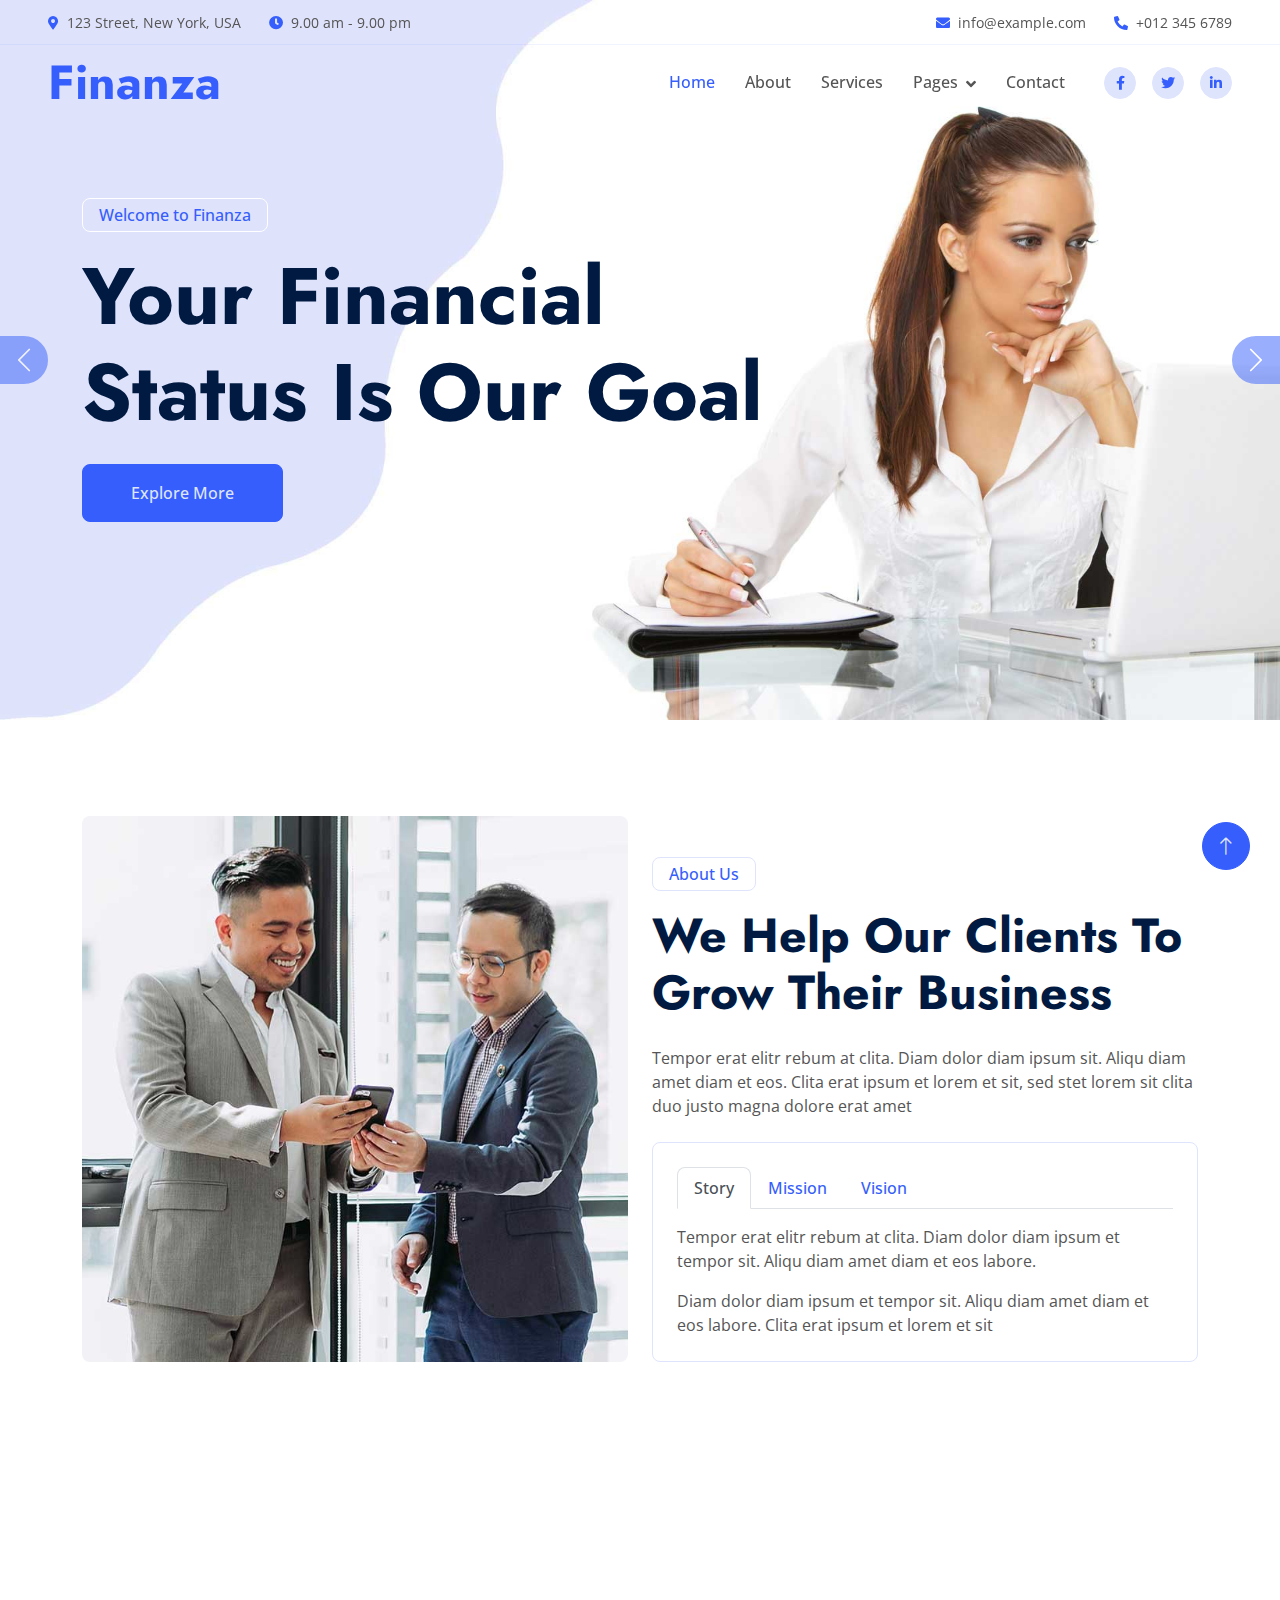
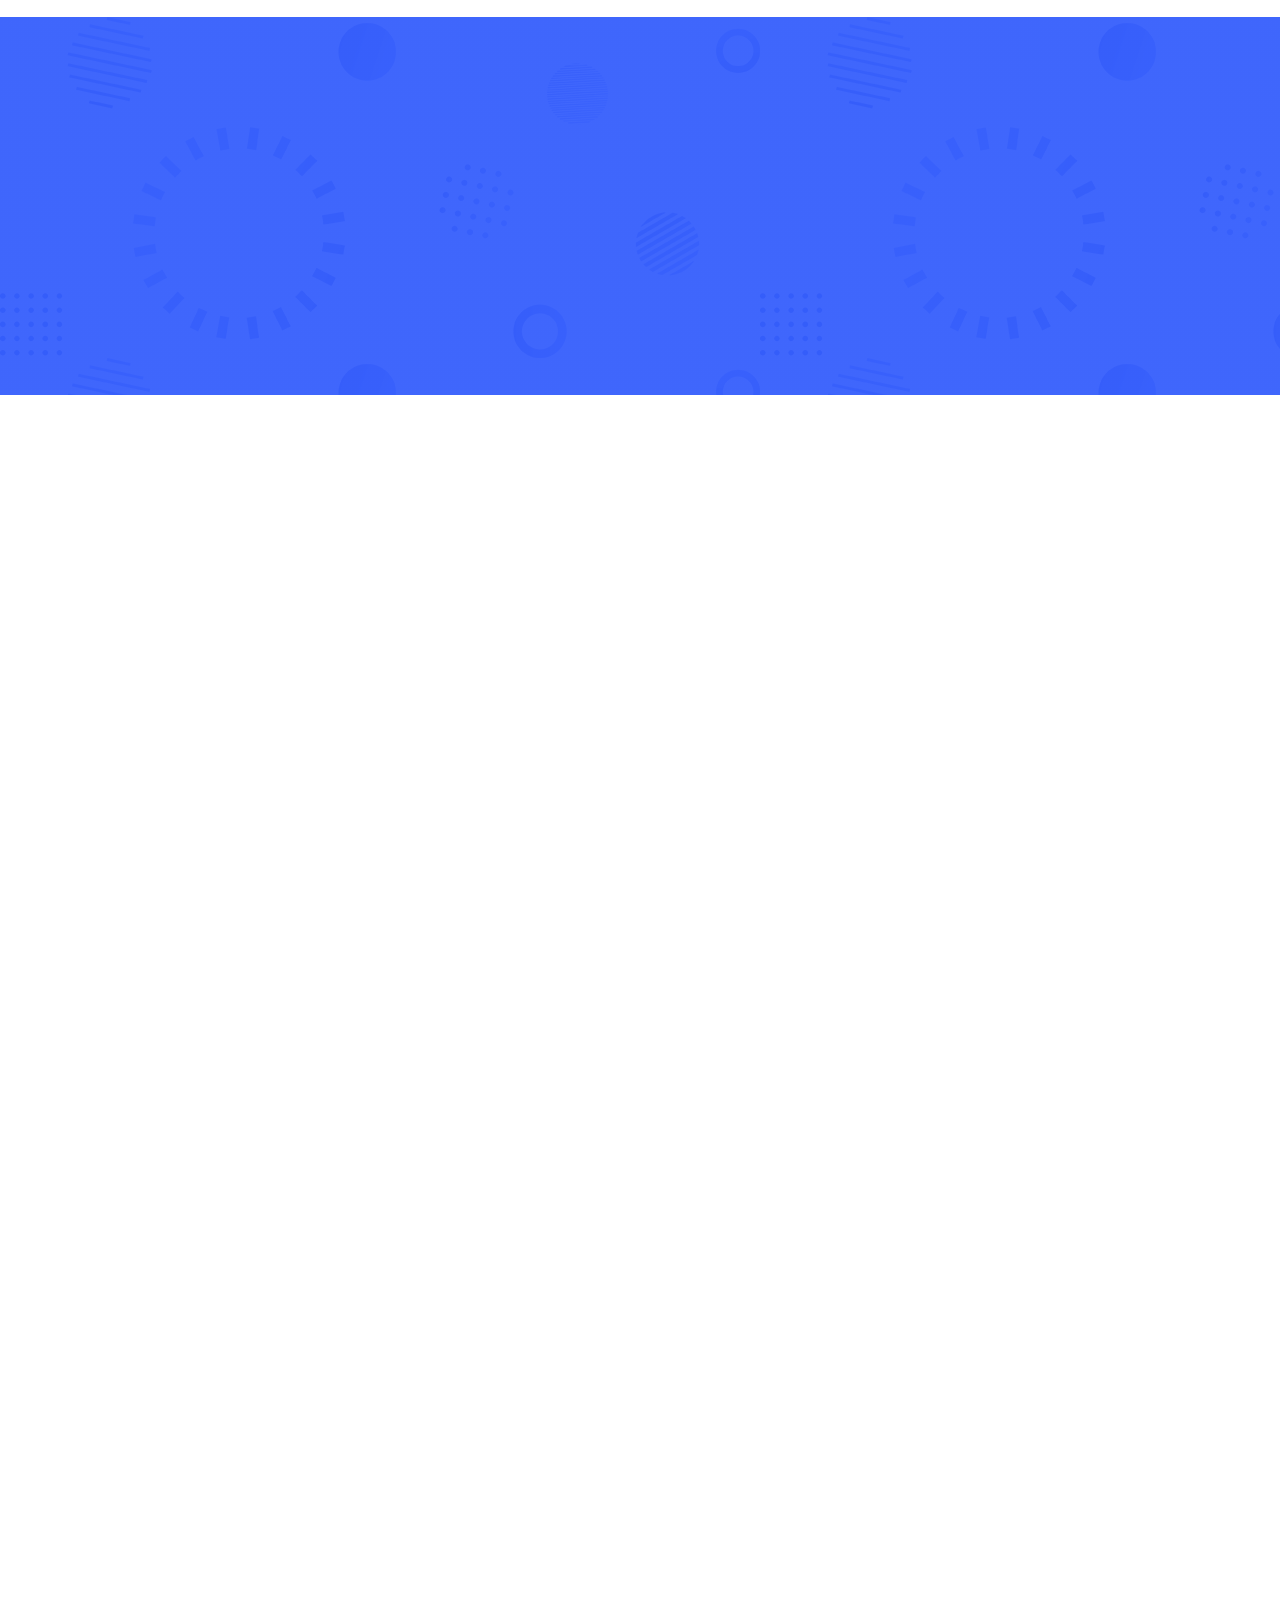
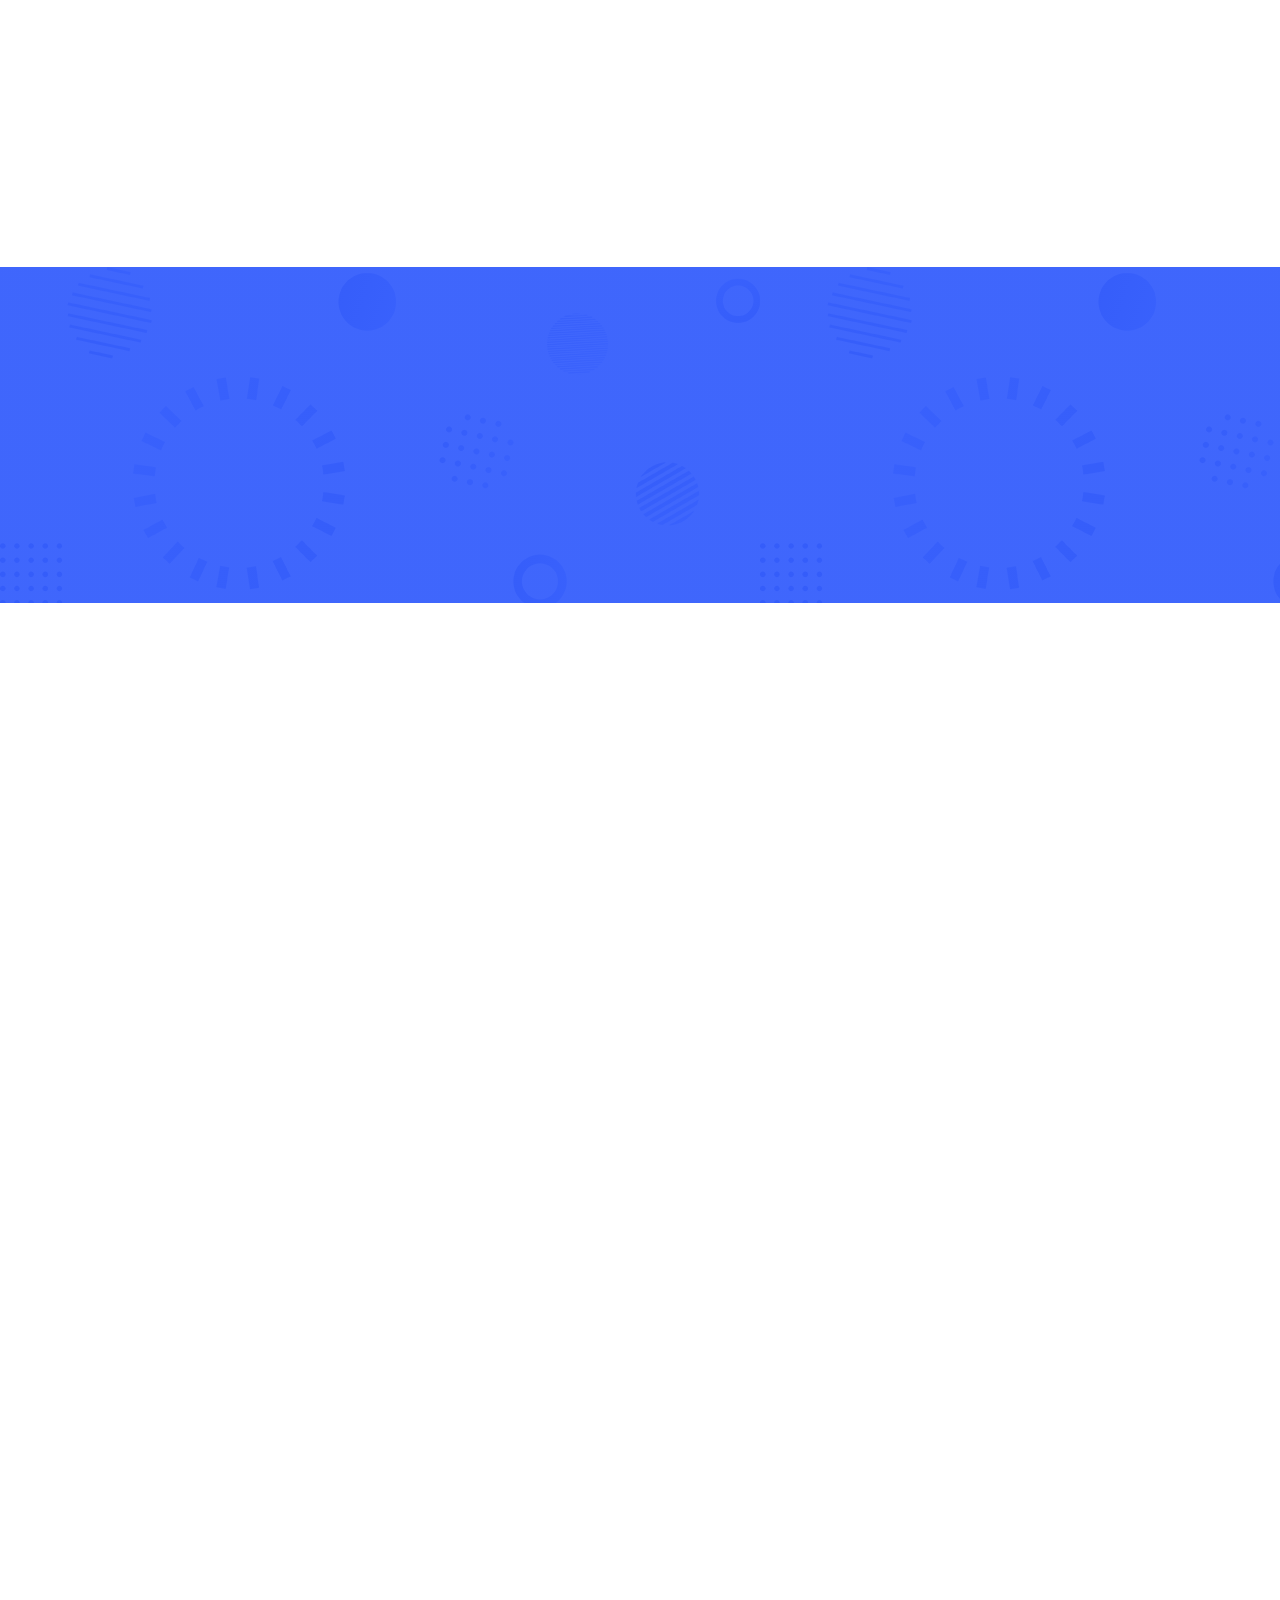
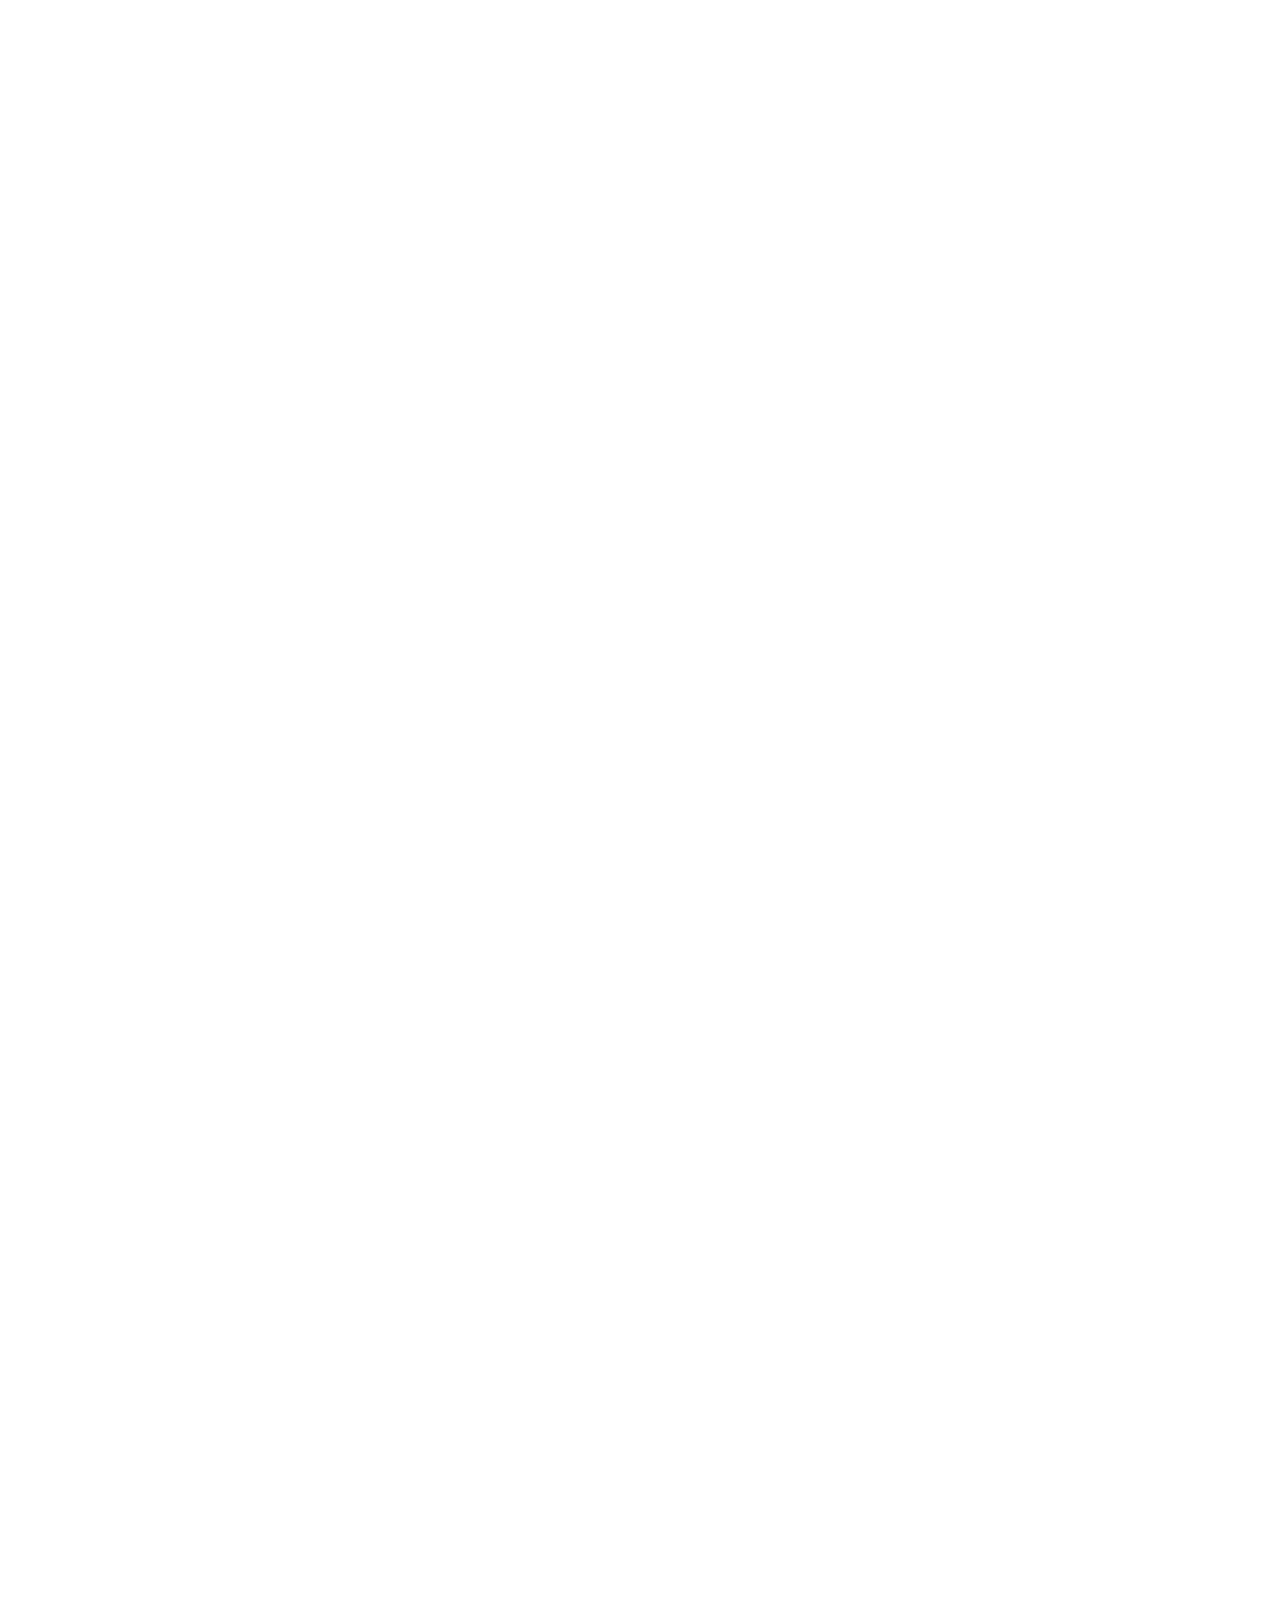
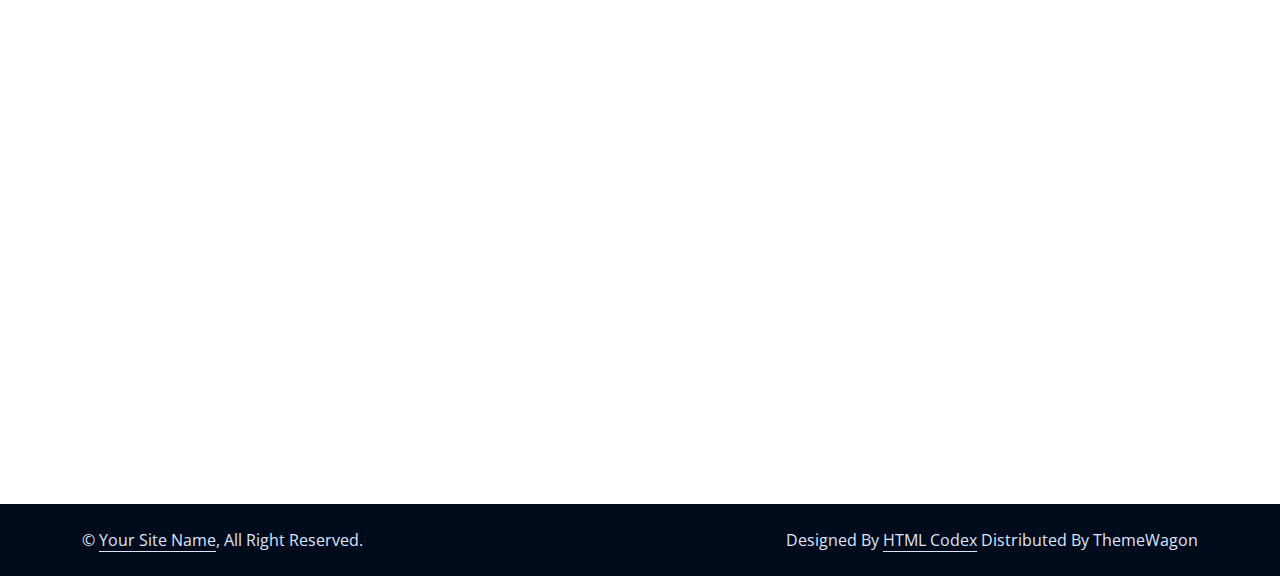
==== index.html @ 156455cf "Initial commit" ====
<!DOCTYPE html>
<html lang="en">

<head>
    <meta charset="utf-8">
    <title>Finanza - Financial Services Website Template</title>
    <meta content="width=device-width, initial-scale=1.0" name="viewport">
    <meta content="" name="keywords">
    <meta content="" name="description">

    <!-- Favicon -->
    <link href="img/favicon.ico" rel="icon">

    <!-- Google Web Fonts -->
    <link rel="preconnect" href="https://fonts.googleapis.com">
    <link rel="preconnect" href="https://fonts.gstatic.com" crossorigin>
    <link
        href="https://fonts.googleapis.com/css2?family=Jost:wght@500;600;700&family=Open+Sans:wght@400;500&display=swap"
        rel="stylesheet">

    <!-- Icon Font Stylesheet -->
    <link href="https://cdnjs.cloudflare.com/ajax/libs/font-awesome/5.10.0/css/all.min.css" rel="stylesheet">
    <link href="https://cdn.jsdelivr.net/npm/bootstrap-icons@1.4.1/font/bootstrap-icons.css" rel="stylesheet">

    <!-- Libraries Stylesheet -->
    <link href="lib/animate/animate.min.css" rel="stylesheet">
    <link href="lib/owlcarousel/assets/owl.carousel.min.css" rel="stylesheet">

    <!-- Customized Bootstrap Stylesheet -->
    <link href="css/bootstrap.min.css" rel="stylesheet">

    <!-- Template Stylesheet -->
    <link href="css/style.css" rel="stylesheet">
</head>

<body>
    <!-- Spinner Start -->
    <div id="spinner"
        class="show bg-white position-fixed translate-middle w-100 vh-100 top-50 start-50 d-flex align-items-center justify-content-center">
        <div class="spinner-border text-primary" role="status" style="width: 3rem; height: 3rem;"></div>
    </div>
    <!-- Spinner End -->


    <!-- Navbar Start -->
    <div class="container-fluid fixed-top px-0 wow fadeIn" data-wow-delay="0.1s">
        <div class="top-bar row gx-0 align-items-center d-none d-lg-flex">
            <div class="col-lg-6 px-5 text-start">
                <small><i class="fa fa-map-marker-alt text-primary me-2"></i>123 Street, New York, USA</small>
                <small class="ms-4"><i class="fa fa-clock text-primary me-2"></i>9.00 am - 9.00 pm</small>
            </div>
            <div class="col-lg-6 px-5 text-end">
                <small><i class="fa fa-envelope text-primary me-2"></i>info@example.com</small>
                <small class="ms-4"><i class="fa fa-phone-alt text-primary me-2"></i>+012 345 6789</small>
            </div>
        </div>

        <nav class="navbar navbar-expand-lg navbar-light py-lg-0 px-lg-5 wow fadeIn" data-wow-delay="0.1s">
            <a href="index.html" class="navbar-brand ms-4 ms-lg-0">
                <h1 class="display-5 text-primary m-0">Finanza</h1>
            </a>
            <button type="button" class="navbar-toggler me-4" data-bs-toggle="collapse"
                data-bs-target="#navbarCollapse">
                <span class="navbar-toggler-icon"></span>
            </button>
            <div class="collapse navbar-collapse" id="navbarCollapse">
                <div class="navbar-nav ms-auto p-4 p-lg-0">
                    <a href="index.html" class="nav-item nav-link active">Home</a>
                    <a href="about.html" class="nav-item nav-link">About</a>
                    <a href="service.html" class="nav-item nav-link">Services</a>
                    <div class="nav-item dropdown">
                        <a href="#" class="nav-link dropdown-toggle" data-bs-toggle="dropdown">Pages</a>
                        <div class="dropdown-menu border-light m-0">
                            <a href="project.html" class="dropdown-item">Projects</a>
                            <a href="feature.html" class="dropdown-item">Features</a>
                            <a href="team.html" class="dropdown-item">Team Member</a>
                            <a href="testimonial.html" class="dropdown-item">Testimonial</a>
                            <a href="404.html" class="dropdown-item">404 Page</a>
                        </div>
                    </div>
                    <a href="contact.html" class="nav-item nav-link">Contact</a>
                </div>
                <div class="d-none d-lg-flex ms-2">
                    <a class="btn btn-light btn-sm-square rounded-circle ms-3" href="">
                        <small class="fab fa-facebook-f text-primary"></small>
                    </a>
                    <a class="btn btn-light btn-sm-square rounded-circle ms-3" href="">
                        <small class="fab fa-twitter text-primary"></small>
                    </a>
                    <a class="btn btn-light btn-sm-square rounded-circle ms-3" href="">
                        <small class="fab fa-linkedin-in text-primary"></small>
                    </a>
                </div>
            </div>
        </nav>
    </div>
    <!-- Navbar End -->


    <!-- Carousel Start -->
    <div class="container-fluid p-0 mb-5 wow fadeIn" data-wow-delay="0.1s">
        <div id="header-carousel" class="carousel slide carousel-fade" data-bs-ride="carousel">
            <div class="carousel-inner">
                <div class="carousel-item active">
                    <img class="w-100" src="img/carousel-1.jpg" alt="Image">
                    <div class="carousel-caption">
                        <div class="container">
                            <div class="row justify-content-start">
                                <div class="col-lg-8">
                                    <p
                                        class="d-inline-block border border-white rounded text-primary fw-semi-bold py-1 px-3 animated slideInDown">
                                        Welcome to Finanza</p>
                                    <h1 class="display-1 mb-4 animated slideInDown">Your Financial Status Is Our Goal
                                    </h1>
                                    <a href="" class="btn btn-primary py-3 px-5 animated slideInDown">Explore More</a>
                                </div>
                            </div>
                        </div>
                    </div>
                </div>
                <div class="carousel-item">
                    <img class="w-100" src="img/carousel-2.jpg" alt="Image">
                    <div class="carousel-caption">
                        <div class="container">
                            <div class="row justify-content-start">
                                <div class="col-lg-7">
                                    <p
                                        class="d-inline-block border border-white rounded text-primary fw-semi-bold py-1 px-3 animated slideInDown">
                                        Welcome to Finanza</p>
                                    <h1 class="display-1 mb-4 animated slideInDown">True Financial Support For You</h1>
                                    <a href="" class="btn btn-primary py-3 px-5 animated slideInDown">Explore More</a>
                                </div>
                            </div>
                        </div>
                    </div>
                </div>
            </div>
            <button class="carousel-control-prev" type="button" data-bs-target="#header-carousel" data-bs-slide="prev">
                <span class="carousel-control-prev-icon" aria-hidden="true"></span>
                <span class="visually-hidden">Previous</span>
            </button>
            <button class="carousel-control-next" type="button" data-bs-target="#header-carousel" data-bs-slide="next">
                <span class="carousel-control-next-icon" aria-hidden="true"></span>
                <span class="visually-hidden">Next</span>
            </button>
        </div>
    </div>
    <!-- Carousel End -->


    <!-- About Start -->
    <div class="container-xxl py-5">
        <div class="container">
            <div class="row g-4 align-items-end mb-4">
                <div class="col-lg-6 wow fadeInUp" data-wow-delay="0.1s">
                    <img class="img-fluid rounded" src="img/about.jpg">
                </div>
                <div class="col-lg-6 wow fadeInUp" data-wow-delay="0.3s">
                    <p class="d-inline-block border rounded text-primary fw-semi-bold py-1 px-3">About Us</p>
                    <h1 class="display-5 mb-4">We Help Our Clients To Grow Their Business</h1>
                    <p class="mb-4">Tempor erat elitr rebum at clita. Diam dolor diam ipsum sit. Aliqu diam amet diam et
                        eos. Clita erat ipsum et lorem et sit, sed stet lorem sit clita duo justo magna dolore erat amet
                    </p>
                    <div class="border rounded p-4">
                        <nav>
                            <div class="nav nav-tabs mb-3" id="nav-tab" role="tablist">
                                <button class="nav-link fw-semi-bold active" id="nav-story-tab" data-bs-toggle="tab"
                                    data-bs-target="#nav-story" type="button" role="tab" aria-controls="nav-story"
                                    aria-selected="true">Story</button>
                                <button class="nav-link fw-semi-bold" id="nav-mission-tab" data-bs-toggle="tab"
                                    data-bs-target="#nav-mission" type="button" role="tab" aria-controls="nav-mission"
                                    aria-selected="false">Mission</button>
                                <button class="nav-link fw-semi-bold" id="nav-vision-tab" data-bs-toggle="tab"
                                    data-bs-target="#nav-vision" type="button" role="tab" aria-controls="nav-vision"
                                    aria-selected="false">Vision</button>
                            </div>
                        </nav>
                        <div class="tab-content" id="nav-tabContent">
                            <div class="tab-pane fade show active" id="nav-story" role="tabpanel"
                                aria-labelledby="nav-story-tab">
                                <p>Tempor erat elitr rebum at clita. Diam dolor diam ipsum et tempor sit. Aliqu diam
                                    amet diam et eos labore.</p>
                                <p class="mb-0">Diam dolor diam ipsum et tempor sit. Aliqu diam amet diam et eos labore.
                                    Clita erat ipsum et lorem et sit</p>
                            </div>
                            <div class="tab-pane fade" id="nav-mission" role="tabpanel"
                                aria-labelledby="nav-mission-tab">
                                <p>Tempor erat elitr rebum at clita. Diam dolor diam ipsum et tempor sit. Aliqu diam
                                    amet diam et eos labore.</p>
                                <p class="mb-0">Diam dolor diam ipsum et tempor sit. Aliqu diam amet diam et eos labore.
                                    Clita erat ipsum et lorem et sit</p>
                            </div>
                            <div class="tab-pane fade" id="nav-vision" role="tabpanel" aria-labelledby="nav-vision-tab">
                                <p>Tempor erat elitr rebum at clita. Diam dolor diam ipsum et tempor sit. Aliqu diam
                                    amet diam et eos labore.</p>
                                <p class="mb-0">Diam dolor diam ipsum et tempor sit. Aliqu diam amet diam et eos labore.
                                    Clita erat ipsum et lorem et sit</p>
                            </div>
                        </div>
                    </div>
                </div>
            </div>
            <div class="border rounded p-4 wow fadeInUp" data-wow-delay="0.1s">
                <div class="row g-4">
                    <div class="col-lg-4 wow fadeIn" data-wow-delay="0.1s">
                        <div class="h-100">
                            <div class="d-flex">
                                <div class="flex-shrink-0 btn-lg-square rounded-circle bg-primary">
                                    <i class="fa fa-times text-white"></i>
                                </div>
                                <div class="ps-3">
                                    <h4>No Hidden Cost</h4>
                                    <span>Clita erat ipsum lorem sit sed stet duo justo</span>
                                </div>
                                <div class="border-end d-none d-lg-block"></div>
                            </div>
                            <div class="border-bottom mt-4 d-block d-lg-none"></div>
                        </div>
                    </div>
                    <div class="col-lg-4 wow fadeIn" data-wow-delay="0.3s">
                        <div class="h-100">
                            <div class="d-flex">
                                <div class="flex-shrink-0 btn-lg-square rounded-circle bg-primary">
                                    <i class="fa fa-users text-white"></i>
                                </div>
                                <div class="ps-3">
                                    <h4>Dedicated Team</h4>
                                    <span>Clita erat ipsum lorem sit sed stet duo justo</span>
                                </div>
                                <div class="border-end d-none d-lg-block"></div>
                            </div>
                            <div class="border-bottom mt-4 d-block d-lg-none"></div>
                        </div>
                    </div>
                    <div class="col-lg-4 wow fadeIn" data-wow-delay="0.5s">
                        <div class="h-100">
                            <div class="d-flex">
                                <div class="flex-shrink-0 btn-lg-square rounded-circle bg-primary">
                                    <i class="fa fa-phone text-white"></i>
                                </div>
                                <div class="ps-3">
                                    <h4>24/7 Available</h4>
                                    <span>Clita erat ipsum lorem sit sed stet duo justo</span>
                                </div>
                            </div>
                        </div>
                    </div>
                </div>
            </div>
        </div>
    </div>
    <!-- About End -->


    <!-- Facts Start -->
    <div class="container-fluid facts my-5 py-5">
        <div class="container py-5">
            <div class="row g-5">
                <div class="col-sm-6 col-lg-3 text-center wow fadeIn" data-wow-delay="0.1s">
                    <i class="fa fa-users fa-3x text-white mb-3"></i>
                    <h1 class="display-4 text-white" data-toggle="counter-up">1234</h1>
                    <span class="fs-5 text-white">Happy Clients</span>
                    <hr class="bg-white w-25 mx-auto mb-0">
                </div>
                <div class="col-sm-6 col-lg-3 text-center wow fadeIn" data-wow-delay="0.3s">
                    <i class="fa fa-check fa-3x text-white mb-3"></i>
                    <h1 class="display-4 text-white" data-toggle="counter-up">1234</h1>
                    <span class="fs-5 text-white">Projects Completed</span>
                    <hr class="bg-white w-25 mx-auto mb-0">
                </div>
                <div class="col-sm-6 col-lg-3 text-center wow fadeIn" data-wow-delay="0.5s">
                    <i class="fa fa-users-cog fa-3x text-white mb-3"></i>
                    <h1 class="display-4 text-white" data-toggle="counter-up">1234</h1>
                    <span class="fs-5 text-white">Dedicated Staff</span>
                    <hr class="bg-white w-25 mx-auto mb-0">
                </div>
                <div class="col-sm-6 col-lg-3 text-center wow fadeIn" data-wow-delay="0.7s">
                    <i class="fa fa-award fa-3x text-white mb-3"></i>
                    <h1 class="display-4 text-white" data-toggle="counter-up">1234</h1>
                    <span class="fs-5 text-white">Awards Achieved</span>
                    <hr class="bg-white w-25 mx-auto mb-0">
                </div>
            </div>
        </div>
    </div>
    <!-- Facts End -->


    <!-- Features Start -->
    <div class="container-xxl feature py-5">
        <div class="container">
            <div class="row g-5 align-items-center">
                <div class="col-lg-6 wow fadeInUp" data-wow-delay="0.1s">
                    <p class="d-inline-block border rounded text-primary fw-semi-bold py-1 px-3">Why Choosing Us!</p>
                    <h1 class="display-5 mb-4">Few Reasons Why People Choosing Us!</h1>
                    <p class="mb-4">Tempor erat elitr rebum at clita. Diam dolor diam ipsum sit. Aliqu diam amet diam et
                        eos. Clita erat ipsum et lorem et sit, sed stet lorem sit clita duo justo magna dolore erat amet
                    </p>
                    <a class="btn btn-primary py-3 px-5" href="">Explore More</a>
                </div>
                <div class="col-lg-6">
                    <div class="row g-4 align-items-center">
                        <div class="col-md-6">
                            <div class="row g-4">
                                <div class="col-12 wow fadeIn" data-wow-delay="0.3s">
                                    <div class="feature-box border rounded p-4">
                                        <i class="fa fa-check fa-3x text-primary mb-3"></i>
                                        <h4 class="mb-3">Fast Executions</h4>
                                        <p class="mb-3">Clita erat ipsum et lorem et sit, sed stet lorem sit clita duo
                                            justo erat amet</p>
                                        <a class="fw-semi-bold" href="">Read More <i
                                                class="fa fa-arrow-right ms-1"></i></a>
                                    </div>
                                </div>
                                <div class="col-12 wow fadeIn" data-wow-delay="0.5s">
                                    <div class="feature-box border rounded p-4">
                                        <i class="fa fa-check fa-3x text-primary mb-3"></i>
                                        <h4 class="mb-3">Guide & Support</h4>
                                        <p class="mb-3">Clita erat ipsum et lorem et sit, sed stet lorem sit clita duo
                                            justo erat amet</p>
                                        <a class="fw-semi-bold" href="">Read More <i
                                                class="fa fa-arrow-right ms-1"></i></a>
                                    </div>
                                </div>
                            </div>
                        </div>
                        <div class="col-md-6 wow fadeIn" data-wow-delay="0.7s">
                            <div class="feature-box border rounded p-4">
                                <i class="fa fa-check fa-3x text-primary mb-3"></i>
                                <h4 class="mb-3">Financial Secure</h4>
                                <p class="mb-3">Clita erat ipsum et lorem et sit, sed stet lorem sit clita duo justo
                                    erat amet</p>
                                <a class="fw-semi-bold" href="">Read More <i class="fa fa-arrow-right ms-1"></i></a>
                            </div>
                        </div>
                    </div>
                </div>
            </div>
        </div>
    </div>
    <!-- Features End -->


    <!-- Service Start -->
    <div class="container-xxl service py-5">
        <div class="container">
            <div class="text-center mx-auto wow fadeInUp" data-wow-delay="0.1s" style="max-width: 600px;">
                <p class="d-inline-block border rounded text-primary fw-semi-bold py-1 px-3">Our Services</p>
                <h1 class="display-5 mb-5">Awesome Financial Services For Business</h1>
            </div>
            <div class="row g-4 wow fadeInUp" data-wow-delay="0.3s">
                <div class="col-lg-4">
                    <div class="nav nav-pills d-flex justify-content-between w-100 h-100 me-4">
                        <button class="nav-link w-100 d-flex align-items-center text-start border p-4 mb-4 active"
                            data-bs-toggle="pill" data-bs-target="#tab-pane-1" type="button">
                            <h5 class="m-0"><i class="fa fa-bars text-primary me-3"></i>Financial Planning</h5>
                        </button>
                        <button class="nav-link w-100 d-flex align-items-center text-start border p-4 mb-4"
                            data-bs-toggle="pill" data-bs-target="#tab-pane-2" type="button">
                            <h5 class="m-0"><i class="fa fa-bars text-primary me-3"></i>Cash Investment</h5>
                        </button>
                        <button class="nav-link w-100 d-flex align-items-center text-start border p-4 mb-4"
                            data-bs-toggle="pill" data-bs-target="#tab-pane-3" type="button">
                            <h5 class="m-0"><i class="fa fa-bars text-primary me-3"></i>Financial Consultancy</h5>
                        </button>
                        <button class="nav-link w-100 d-flex align-items-center text-start border p-4 mb-0"
                            data-bs-toggle="pill" data-bs-target="#tab-pane-4" type="button">
                            <h5 class="m-0"><i class="fa fa-bars text-primary me-3"></i>Business Loans</h5>
                        </button>
                    </div>
                </div>
                <div class="col-lg-8">
                    <div class="tab-content w-100">
                        <div class="tab-pane fade show active" id="tab-pane-1">
                            <div class="row g-4">
                                <div class="col-md-6" style="min-height: 350px;">
                                    <div class="position-relative h-100">
                                        <img class="position-absolute rounded w-100 h-100" src="img/service-1.jpg"
                                            style="object-fit: cover;" alt="">
                                    </div>
                                </div>
                                <div class="col-md-6">
                                    <h3 class="mb-4">25 Years Of Experience In Financial Support</h3>
                                    <p class="mb-4">Tempor erat elitr rebum at clita. Diam dolor diam ipsum sit. Aliqu
                                        diam amet diam et eos. Clita erat ipsum et lorem et sit, sed stet lorem sit
                                        clita duo justo erat amet.</p>
                                    <p><i class="fa fa-check text-primary me-3"></i>Secured Loans</p>
                                    <p><i class="fa fa-check text-primary me-3"></i>Credit Facilities</p>
                                    <p><i class="fa fa-check text-primary me-3"></i>Cash Advanced</p>
                                    <a href="" class="btn btn-primary py-3 px-5 mt-3">Read More</a>
                                </div>
                            </div>
                        </div>
                        <div class="tab-pane fade" id="tab-pane-2">
                            <div class="row g-4">
                                <div class="col-md-6" style="min-height: 350px;">
                                    <div class="position-relative h-100">
                                        <img class="position-absolute rounded w-100 h-100" src="img/service-2.jpg"
                                            style="object-fit: cover;" alt="">
                                    </div>
                                </div>
                                <div class="col-md-6">
                                    <h3 class="mb-4">25 Years Of Experience In Financial Support</h3>
                                    <p class="mb-4">Tempor erat elitr rebum at clita. Diam dolor diam ipsum sit. Aliqu
                                        diam amet diam et eos. Clita erat ipsum et lorem et sit, sed stet lorem sit
                                        clita duo justo erat amet.</p>
                                    <p><i class="fa fa-check text-primary me-3"></i>Secured Loans</p>
                                    <p><i class="fa fa-check text-primary me-3"></i>Credit Facilities</p>
                                    <p><i class="fa fa-check text-primary me-3"></i>Cash Advanced</p>
                                    <a href="" class="btn btn-primary py-3 px-5 mt-3">Read More</a>
                                </div>
                            </div>
                        </div>
                        <div class="tab-pane fade" id="tab-pane-3">
                            <div class="row g-4">
                                <div class="col-md-6" style="min-height: 350px;">
                                    <div class="position-relative h-100">
                                        <img class="position-absolute rounded w-100 h-100" src="img/service-3.jpg"
                                            style="object-fit: cover;" alt="">
                                    </div>
                                </div>
                                <div class="col-md-6">
                                    <h3 class="mb-4">25 Years Of Experience In Financial Support</h3>
                                    <p class="mb-4">Tempor erat elitr rebum at clita. Diam dolor diam ipsum sit. Aliqu
                                        diam amet diam et eos. Clita erat ipsum et lorem et sit, sed stet lorem sit
                                        clita duo justo erat amet.</p>
                                    <p><i class="fa fa-check text-primary me-3"></i>Secured Loans</p>
                                    <p><i class="fa fa-check text-primary me-3"></i>Credit Facilities</p>
                                    <p><i class="fa fa-check text-primary me-3"></i>Cash Advanced</p>
                                    <a href="" class="btn btn-primary py-3 px-5 mt-3">Read More</a>
                                </div>
                            </div>
                        </div>
                        <div class="tab-pane fade" id="tab-pane-4">
                            <div class="row g-4">
                                <div class="col-md-6" style="min-height: 350px;">
                                    <div class="position-relative h-100">
                                        <img class="position-absolute rounded w-100 h-100" src="img/service-4.jpg"
                                            style="object-fit: cover;" alt="">
                                    </div>
                                </div>
                                <div class="col-md-6">
                                    <h3 class="mb-4">25 Years Of Experience In Financial Support</h3>
                                    <p class="mb-4">Tempor erat elitr rebum at clita. Diam dolor diam ipsum sit. Aliqu
                                        diam amet diam et eos. Clita erat ipsum et lorem et sit, sed stet lorem sit
                                        clita duo justo erat amet.</p>
                                    <p><i class="fa fa-check text-primary me-3"></i>Secured Loans</p>
                                    <p><i class="fa fa-check text-primary me-3"></i>Credit Facilities</p>
                                    <p><i class="fa fa-check text-primary me-3"></i>Cash Advanced</p>
                                    <a href="" class="btn btn-primary py-3 px-5 mt-3">Read More</a>
                                </div>
                            </div>
                        </div>
                    </div>
                </div>
            </div>
        </div>
    </div>
    <!-- Service End -->


    <!-- Callback Start -->
    <div class="container-fluid callback my-5 pt-5">
        <div class="container pt-5">
            <div class="row justify-content-center">
                <div class="col-lg-7">
                    <div class="bg-white border rounded p-4 p-sm-5 wow fadeInUp" data-wow-delay="0.5s">
                        <div class="text-center mx-auto wow fadeInUp" data-wow-delay="0.1s" style="max-width: 600px;">
                            <p class="d-inline-block border rounded text-primary fw-semi-bold py-1 px-3">Get In Touch
                            </p>
                            <h1 class="display-5 mb-5">Request A Call-Back</h1>
                        </div>
                        <div class="row g-3">
                            <div class="col-sm-6">
                                <div class="form-floating">
                                    <input type="text" class="form-control" id="name" placeholder="Your Name">
                                    <label for="name">Your Name</label>
                                </div>
                            </div>
                            <div class="col-sm-6">
                                <div class="form-floating">
                                    <input type="email" class="form-control" id="mail" placeholder="Your Email">
                                    <label for="mail">Your Email</label>
                                </div>
                            </div>
                            <div class="col-sm-6">
                                <div class="form-floating">
                                    <input type="text" class="form-control" id="mobile" placeholder="Your Mobile">
                                    <label for="mobile">Your Mobile</label>
                                </div>
                            </div>
                            <div class="col-sm-6">
                                <div class="form-floating">
                                    <input type="text" class="form-control" id="subject" placeholder="Subject">
                                    <label for="subject">Subject</label>
                                </div>
                            </div>
                            <div class="col-12">
                                <div class="form-floating">
                                    <textarea class="form-control" placeholder="Leave a message here" id="message"
                                        style="height: 100px"></textarea>
                                    <label for="message">Message</label>
                                </div>
                            </div>
                            <div class="col-12 text-center">
                                <button class="btn btn-primary w-100 py-3" type="submit">Submit Now</button>
                            </div>
                        </div>
                    </div>
                </div>
            </div>
        </div>
    </div>
    <!-- Callback End -->


    <!-- Projects Start -->
    <div class="container-xxl py-5">
        <div class="container">
            <div class="text-center mx-auto wow fadeInUp" data-wow-delay="0.1s" style="max-width: 600px;">
                <p class="d-inline-block border rounded text-primary fw-semi-bold py-1 px-3">Our Projects</p>
                <h1 class="display-5 mb-5">We Have Completed Latest Projects</h1>
            </div>
            <div class="owl-carousel project-carousel wow fadeInUp" data-wow-delay="0.3s">
                <div class="project-item pe-5 pb-5">
                    <div class="project-img mb-3">
                        <img class="img-fluid rounded" src="img/service-1.jpg" alt="">
                        <a href=""><i class="fa fa-link fa-3x text-primary"></i></a>
                    </div>
                    <div class="project-title">
                        <h4 class="mb-0">Financial Planning</h4>
                    </div>
                </div>
                <div class="project-item pe-5 pb-5">
                    <div class="project-img mb-3">
                        <img class="img-fluid rounded" src="img/service-2.jpg" alt="">
                        <a href=""><i class="fa fa-link fa-3x text-primary"></i></a>
                    </div>
                    <div class="project-title">
                        <h4 class="mb-0">Cash Investment</h4>
                    </div>
                </div>
                <div class="project-item pe-5 pb-5">
                    <div class="project-img mb-3">
                        <img class="img-fluid rounded" src="img/service-3.jpg" alt="">
                        <a href=""><i class="fa fa-link fa-3x text-primary"></i></a>
                    </div>
                    <div class="project-title">
                        <h4 class="mb-0">Financial Consultancy</h4>
                    </div>
                </div>
                <div class="project-item pe-5 pb-5">
                    <div class="project-img mb-3">
                        <img class="img-fluid rounded" src="img/service-4.jpg" alt="">
                        <a href=""><i class="fa fa-link fa-3x text-primary"></i></a>
                    </div>
                    <div class="project-title">
                        <h4 class="mb-0">Business Loans</h4>
                    </div>
                </div>
            </div>
        </div>
    </div>
    <!-- Projects End -->


    <!-- Team Start -->
    <div class="container-xxl py-5">
        <div class="container">
            <div class="text-center mx-auto wow fadeInUp" data-wow-delay="0.1s" style="max-width: 600px;">
                <p class="d-inline-block border rounded text-primary fw-semi-bold py-1 px-3">Our Team</p>
                <h1 class="display-5 mb-5">Exclusive Team</h1>
            </div>
            <div class="row g-4">
                <div class="col-lg-4 col-md-6 wow fadeInUp" data-wow-delay="0.1s">
                    <div class="team-item">
                        <img class="img-fluid rounded" src="img/team-1.jpg" alt="">
                        <div class="team-text">
                            <h4 class="mb-0">Kate Winslet</h4>
                            <div class="team-social d-flex">
                                <a class="btn btn-square rounded-circle mx-1" href=""><i
                                        class="fab fa-facebook-f"></i></a>
                                <a class="btn btn-square rounded-circle mx-1" href=""><i class="fab fa-twitter"></i></a>
                                <a class="btn btn-square rounded-circle mx-1" href=""><i
                                        class="fab fa-instagram"></i></a>
                            </div>
                        </div>
                    </div>
                </div>
                <div class="col-lg-4 col-md-6 wow fadeInUp" data-wow-delay="0.3s">
                    <div class="team-item">
                        <img class="img-fluid rounded" src="img/team-2.jpg" alt="">
                        <div class="team-text">
                            <h4 class="mb-0">Jac Jacson</h4>
                            <div class="team-social d-flex">
                                <a class="btn btn-square rounded-circle mx-1" href=""><i
                                        class="fab fa-facebook-f"></i></a>
                                <a class="btn btn-square rounded-circle mx-1" href=""><i class="fab fa-twitter"></i></a>
                                <a class="btn btn-square rounded-circle mx-1" href=""><i
                                        class="fab fa-instagram"></i></a>
                            </div>
                        </div>
                    </div>
                </div>
                <div class="col-lg-4 col-md-6 wow fadeInUp" data-wow-delay="0.5s">
                    <div class="team-item">
                        <img class="img-fluid rounded" src="img/team-3.jpg" alt="">
                        <div class="team-text">
                            <h4 class="mb-0">Doris Jordan</h4>
                            <div class="team-social d-flex">
                                <a class="btn btn-square rounded-circle mx-1" href=""><i
                                        class="fab fa-facebook-f"></i></a>
                                <a class="btn btn-square rounded-circle mx-1" href=""><i class="fab fa-twitter"></i></a>
                                <a class="btn btn-square rounded-circle mx-1" href=""><i
                                        class="fab fa-instagram"></i></a>
                            </div>
                        </div>
                    </div>
                </div>
            </div>
        </div>
    </div>
    <!-- Team End -->


    <!-- Testimonial Start -->
    <div class="container-xxl py-5">
        <div class="container">
            <div class="text-center mx-auto wow fadeInUp" data-wow-delay="0.1s" style="max-width: 600px;">
                <p class="d-inline-block border rounded text-primary fw-semi-bold py-1 px-3">Testimonial</p>
                <h1 class="display-5 mb-5">What Our Clients Say!</h1>
            </div>
            <div class="owl-carousel testimonial-carousel wow fadeInUp" data-wow-delay="0.3s">
                <div class="testimonial-item">
                    <div class="testimonial-text border rounded p-4 pt-5 mb-5">
                        <div class="btn-square bg-white border rounded-circle">
                            <i class="fa fa-quote-right fa-2x text-primary"></i>
                        </div>
                        Dolores sed duo clita tempor justo dolor et stet lorem kasd labore dolore lorem ipsum. At lorem
                        lorem magna ut et, nonumy et labore et tempor diam tempor erat.
                    </div>
                    <img class="rounded-circle mb-3" src="img/testimonial-1.jpg" alt="">
                    <h4>Client Name</h4>
                    <span>Profession</span>
                </div>
                <div class="testimonial-item">
                    <div class="testimonial-text border rounded p-4 pt-5 mb-5">
                        <div class="btn-square bg-white border rounded-circle">
                            <i class="fa fa-quote-right fa-2x text-primary"></i>
                        </div>
                        Dolores sed duo clita tempor justo dolor et stet lorem kasd labore dolore lorem ipsum. At lorem
                        lorem magna ut et, nonumy et labore et tempor diam tempor erat.
                    </div>
                    <img class="rounded-circle mb-3" src="img/testimonial-2.jpg" alt="">
                    <h4>Client Name</h4>
                    <span>Profession</span>
                </div>
                <div class="testimonial-item">
                    <div class="testimonial-text border rounded p-4 pt-5 mb-5">
                        <div class="btn-square bg-white border rounded-circle">
                            <i class="fa fa-quote-right fa-2x text-primary"></i>
                        </div>
                        Dolores sed duo clita tempor justo dolor et stet lorem kasd labore dolore lorem ipsum. At lorem
                        lorem magna ut et, nonumy et labore et tempor diam tempor erat.
                    </div>
                    <img class="rounded-circle mb-3" src="img/testimonial-3.jpg" alt="">
                    <h4>Client Name</h4>
                    <span>Profession</span>
                </div>
                <div class="testimonial-item">
                    <div class="testimonial-text border rounded p-4 pt-5 mb-5">
                        <div class="btn-square bg-white border rounded-circle">
                            <i class="fa fa-quote-right fa-2x text-primary"></i>
                        </div>
                        Dolores sed duo clita tempor justo dolor et stet lorem kasd labore dolore lorem ipsum. At lorem
                        lorem magna ut et, nonumy et labore et tempor diam tempor erat.
                    </div>
                    <img class="rounded-circle mb-3" src="img/testimonial-4.jpg" alt="">
                    <h4>Client Name</h4>
                    <span>Profession</span>
                </div>
            </div>
        </div>
    </div>
    <!-- Testimonial End -->


    <!-- Footer Start -->
    <div class="container-fluid bg-dark text-light footer mt-5 py-5 wow fadeIn" data-wow-delay="0.1s">
        <div class="container py-5">
            <div class="row g-5">
                <div class="col-lg-3 col-md-6">
                    <h4 class="text-white mb-4">Our Office</h4>
                    <p class="mb-2"><i class="fa fa-map-marker-alt me-3"></i>123 Street, New York, USA</p>
                    <p class="mb-2"><i class="fa fa-phone-alt me-3"></i>+012 345 67890</p>
                    <p class="mb-2"><i class="fa fa-envelope me-3"></i>info@example.com</p>
                    <div class="d-flex pt-2">
                        <a class="btn btn-square btn-outline-light rounded-circle me-2" href=""><i
                                class="fab fa-twitter"></i></a>
                        <a class="btn btn-square btn-outline-light rounded-circle me-2" href=""><i
                                class="fab fa-facebook-f"></i></a>
                        <a class="btn btn-square btn-outline-light rounded-circle me-2" href=""><i
                                class="fab fa-youtube"></i></a>
                        <a class="btn btn-square btn-outline-light rounded-circle me-2" href=""><i
                                class="fab fa-linkedin-in"></i></a>
                    </div>
                </div>
                <div class="col-lg-3 col-md-6">
                    <h4 class="text-white mb-4">Services</h4>
                    <a class="btn btn-link" href="">Financial Planning</a>
                    <a class="btn btn-link" href="">Cash Investment</a>
                    <a class="btn btn-link" href="">Financial Consultancy</a>
                    <a class="btn btn-link" href="">Business Loans</a>
                    <a class="btn btn-link" href="">Business Analysis</a>
                </div>
                <div class="col-lg-3 col-md-6">
                    <h4 class="text-white mb-4">Quick Links</h4>
                    <a class="btn btn-link" href="">About Us</a>
                    <a class="btn btn-link" href="">Contact Us</a>
                    <a class="btn btn-link" href="">Our Services</a>
                    <a class="btn btn-link" href="">Terms & Condition</a>
                    <a class="btn btn-link" href="">Support</a>
                </div>
                <div class="col-lg-3 col-md-6">
                    <h4 class="text-white mb-4">Newsletter</h4>
                    <p>Dolor amet sit justo amet elitr clita ipsum elitr est.</p>
                    <div class="position-relative w-100">
                        <input class="form-control bg-white border-0 w-100 py-3 ps-4 pe-5" type="text"
                            placeholder="Your email">
                        <button type="button"
                            class="btn btn-primary py-2 position-absolute top-0 end-0 mt-2 me-2">SignUp</button>
                    </div>
                </div>
            </div>
        </div>
    </div>
    <!-- Footer End -->


    <!-- Copyright Start -->
    <div class="container-fluid copyright py-4">
        <div class="container">
            <div class="row">
                <div class="col-md-6 text-center text-md-start mb-3 mb-md-0">
                    &copy; <a class="border-bottom" href="#">Your Site Name</a>, All Right Reserved.
                </div>
                <div class="col-md-6 text-center text-md-end">
                    <!--/*** This template is free as long as you keep the footer author’s credit link/attribution link/backlink. If you'd like to use the template without the footer author’s credit link/attribution link/backlink, you can purchase the Credit Removal License from "https://htmlcodex.com/credit-removal". Thank you for your support. ***/-->
                    Designed By <a class="border-bottom" href="https://htmlcodex.com">HTML Codex</a> Distributed By <a
                    href="https://themewagon.com">ThemeWagon</a>
                </div>
            </div>
        </div>
    </div>
    <!-- Copyright End -->


    <!-- Back to Top -->
    <a href="#" class="btn btn-lg btn-primary btn-lg-square rounded-circle back-to-top"><i
            class="bi bi-arrow-up"></i></a>


    <!-- JavaScript Libraries -->
    <script src="https://code.jquery.com/jquery-3.4.1.min.js"></script>
    <script src="https://cdn.jsdelivr.net/npm/bootstrap@5.0.0/dist/js/bootstrap.bundle.min.js"></script>
    <script src="lib/wow/wow.min.js"></script>
    <script src="lib/easing/easing.min.js"></script>
    <script src="lib/waypoints/waypoints.min.js"></script>
    <script src="lib/owlcarousel/owl.carousel.min.js"></script>
    <script src="lib/counterup/counterup.min.js"></script>

    <!-- Template Javascript -->
    <script src="js/main.js"></script>
</body>

</html>
---- css/style.css ----
/********** Template CSS **********/
:root {
    --primary: #355EFC;
    --secondary: #E93C05;
    --tertiary: #555555;
    --light: #DFE4FD;
    --dark: #011A41;
}

.back-to-top {
    position: fixed;
    display: none;
    right: 30px;
    bottom: 30px;
    z-index: 99;
}

h1,
.h1,
h2,
.h2,
.fw-bold {
    font-weight: 700 !important;
}

h3,
.h3,
h4,
.h4,
.fw-medium {
    font-weight: 600 !important;
}

h5,
.h5,
h6,
.h6,
.fw-semi-bold {
    font-weight: 500 !important;
}


/*** Spinner ***/
#spinner {
    opacity: 0;
    visibility: hidden;
    transition: opacity .5s ease-out, visibility 0s linear .5s;
    z-index: 99999;
}

#spinner.show {
    transition: opacity .5s ease-out, visibility 0s linear 0s;
    visibility: visible;
    opacity: 1;
}


/*** Button ***/
.btn {
    transition: .5s;
    font-weight: 500;
}

.btn-primary,
.btn-outline-primary:hover {
    color: var(--light);
}

.btn-square {
    width: 38px;
    height: 38px;
}

.btn-sm-square {
    width: 32px;
    height: 32px;
}

.btn-lg-square {
    width: 48px;
    height: 48px;
}

.btn-square,
.btn-sm-square,
.btn-lg-square {
    padding: 0;
    display: flex;
    align-items: center;
    justify-content: center;
    font-weight: normal;
}


/*** Navbar ***/
.fixed-top {
    transition: .5s;
}

.top-bar {
    height: 45px;
    border-bottom: 1px solid rgba(53, 94, 252, .07);
}

.navbar .dropdown-toggle::after {
    border: none;
    content: "\f107";
    font-family: "Font Awesome 5 Free";
    font-weight: 900;
    vertical-align: middle;
    margin-left: 8px;
}

.navbar .navbar-nav .nav-link {
    padding: 25px 15px;
    color: var(--tertiary);
    font-weight: 500;
    outline: none;
}

.navbar .navbar-nav .nav-link:hover,
.navbar .navbar-nav .nav-link.active {
    color: var(--primary);
}

@media (max-width: 991.98px) {
    .navbar .navbar-nav {
        margin-top: 10px;
        border-top: 1px solid rgba(0, 0, 0, .07);
        background: #FFFFFF;
    }

    .navbar .navbar-nav .nav-link {
        padding: 10px 0;
    }
}

@media (min-width: 992px) {
    .navbar .nav-item .dropdown-menu {
        display: block;
        visibility: hidden;
        top: 100%;
        transform: rotateX(-75deg);
        transform-origin: 0% 0%;
        transition: .5s;
        opacity: 0;
    }

    .navbar .nav-item:hover .dropdown-menu {
        transform: rotateX(0deg);
        visibility: visible;
        transition: .5s;
        opacity: 1;
    }
}


/*** Header ***/
.carousel-caption {
    top: 0;
    left: 0;
    right: 0;
    bottom: 0;
    display: flex;
    align-items: center;
    justify-content: center;
    text-align: start;
    z-index: 1;
}

.carousel-control-prev,
.carousel-control-next {
    width: 3rem;
}

.carousel-control-prev-icon,
.carousel-control-next-icon {
    width: 3rem;
    height: 3rem;
    background-color: var(--primary);
    border: 10px solid var(--primary);
}

.carousel-control-prev-icon {
    border-radius: 0 3rem 3rem 0;
}

.carousel-control-next-icon {
    border-radius: 3rem 0 0 3rem;
}

@media (max-width: 768px) {
    #header-carousel .carousel-item {
        position: relative;
        min-height: 450px;
    }
    
    #header-carousel .carousel-item img {
        position: absolute;
        width: 100%;
        height: 100%;
        object-fit: cover;
    }
}

.page-header {
    padding-top: 12rem;
    padding-bottom: 6rem;
    background: url(../img/header.jpg) top left no-repeat;
    background-size: cover;
}

.page-header .breadcrumb-item,
.page-header .breadcrumb-item a {
    font-weight: 500;
}

.page-header .breadcrumb-item+.breadcrumb-item::before {
    color: var(--tertiary);
}


/*** Facts ***/
.facts {
    background: linear-gradient(rgba(53, 94, 252, .95), rgba(53, 94, 252, .95)), url(../img/bg.png);
}


/*** Callback ***/
.callback {
    position: relative;
}

.callback::before {
    position: absolute;
    content: "";
    width: 100%;
    height: 50%;
    top: 0;
    left: 0;
    background: linear-gradient(rgba(53, 94, 252, .95), rgba(53, 94, 252, .95)), url(../img/bg.png);
    z-index: -1;
}


/*** Feature ***/
.feature .feature-box,
.feature .feature-box * {
    transition: .5s;
}

.feature .feature-box:hover {
    background: var(--primary);
    border-color: var(--primary) !important;
}

.feature .feature-box:hover * {
    color: #FFFFFF !important;
}


/*** Service ***/
.service .nav .nav-link {
    transition: .5s;
}

.service .nav .nav-link.active {
    border-color: var(--primary) !important;
    background: var(--primary);
}

.service .nav .nav-link.active h5 {
    color: #FFFFFF !important;
}

.service .nav .nav-link.active h5 i {
    color: #FFFFFF !important;
}


/*** Project ***/
.project-item,
.project-item .project-img {
    position: relative;
}

.project-item .project-img a {
    position: absolute;
    width: 100%;
    height: 100%;
    top: 0;
    left: 0;
    background: rgba(255, 255, 255, .5);
    display: flex;
    align-items: center;
    justify-content: center;
    border-radius: 8px;
    opacity: 0;
    transition: .5s;
}

.project-item:hover .project-img a {
    opacity: 1;
}

.project-item .project-title {
    position: absolute;
    top: 3rem;
    right: 0;
    bottom: 0;
    left: 3rem;
    border: 1px solid var(--light);
    border-radius: 8px;
    display: flex;
    align-items: flex-end;
    padding: 18px;
    z-index: -1;
    transition: .5s;
}

.project-item:hover .project-title {
    background: var(--primary);
    border-color: var(--primary);
}

.project-item .project-title h4 {
    transition: .5s;
}

.project-item:hover .project-title h4 {
    color: #FFFFFF;
}

.project-carousel .owl-nav {
    margin-top: 25px;
    display: flex;
    justify-content: center;
}

.project-carousel .owl-nav .owl-prev,
.project-carousel .owl-nav .owl-next {
    margin: 0 12px;
    width: 45px;
    height: 45px;
    display: flex;
    align-items: center;
    justify-content: center;
    color: var(--primary);
    background: var(--light);
    border-radius: 45px;
    font-size: 22px;
    transition: .5s;
}

.project-carousel .owl-nav .owl-prev:hover,
.project-carousel .owl-nav .owl-next:hover {
    background: var(--primary);
    color: var(--light);
}


/*** Team ***/
.team-item {
    position: relative;
    padding: 4rem 0;
}

.team-item img {
    position: relative;
    z-index: 2;
}

.team-item .team-text {
    position: absolute;
    top: 0;
    right: 3rem;
    bottom: 0;
    left: 3rem;
    padding: 15px;
    border: 1px solid var(--light);
    border-radius: 8px;
    display: flex;
    flex-direction: column;
    align-items: center;
    justify-content: space-between;
    transition: .5s;
    z-index: 1;
}

.team-item:hover .team-text {
    background: var(--primary);
    border-color: var(--primary);
}

.team-item .team-text h4 {
    transition: .5s;
}

.team-item:hover .team-text h4 {
    color: #FFFFFF;
}

.team-item .team-social .btn {
    background: var(--light);
    color: var(--primary);
}

.team-item:hover .team-social .btn {
    background: #FFFFFF;
}

.team-item .team-social .btn:hover {
    background: var(--primary);
    color: var(--light);
}


/*** Testimonial ***/
.testimonial-item {
    position: relative;
    text-align: center;
    padding-top: 30px;
}

.testimonial-item .testimonial-text {
    position: relative;
    text-align: center;
}

.testimonial-item .testimonial-text .btn-square {
    position: absolute;
    width: 60px;
    height: 60px;
    top: -30px;
    left: 50%;
    transform: translateX(-50%);
}

.testimonial-item .testimonial-text::before {
    position: absolute;
    content: "";
    bottom: -60px;
    left: 50%;
    transform: translateX(-50%);
    border: 30px solid;
    border-color: var(--light) transparent transparent transparent;
}

.testimonial-item .testimonial-text::after {
    position: absolute;
    content: "";
    bottom: -59px;
    left: 50%;
    transform: translateX(-50%);
    border: 30px solid;
    border-color: #FFFFFF transparent transparent transparent;
}

.testimonial-carousel .owl-item img {
    margin: 0 auto;
    width: 100px;
    height: 100px;
}

.testimonial-carousel .owl-dots {
    margin-top: 25px;
    display: flex;
    align-items: flex-end;
    justify-content: center;
}

.testimonial-carousel .owl-dot {
    position: relative;
    display: inline-block;
    margin: 0 5px;
    width: 30px;
    height: 30px;
    border: 1px solid var(--light);
    border-radius: 30px;
    transition: .5s;
}

.testimonial-carousel .owl-dot::after {
    position: absolute;
    content: "";
    width: 16px;
    height: 16px;
    top: 6px;
    left: 6px;
    border-radius: 16px;
    background: var(--light);
    transition: .5s;
}

.testimonial-carousel .owl-dot.active {
    border-color: var(--primary);
}

.testimonial-carousel .owl-dot.active::after {
    background: var(--primary);
}


/*** Footer ***/
.footer .btn.btn-link {
    display: block;
    margin-bottom: 5px;
    padding: 0;
    text-align: left;
    color: var(--light);
    font-weight: normal;
    text-transform: capitalize;
    transition: .3s;
}

.footer .btn.btn-link::before {
    position: relative;
    content: "\f105";
    font-family: "Font Awesome 5 Free";
    font-weight: 900;
    margin-right: 10px;
}

.footer .btn.btn-link:hover {
    color: var(--primary);
    letter-spacing: 1px;
    box-shadow: none;
}

.copyright {
    color: var(--light);
    background: #000B1C;
}

.copyright a {
    color: var(--light);
}

.copyright a:hover {
    color: var(--primary);
}
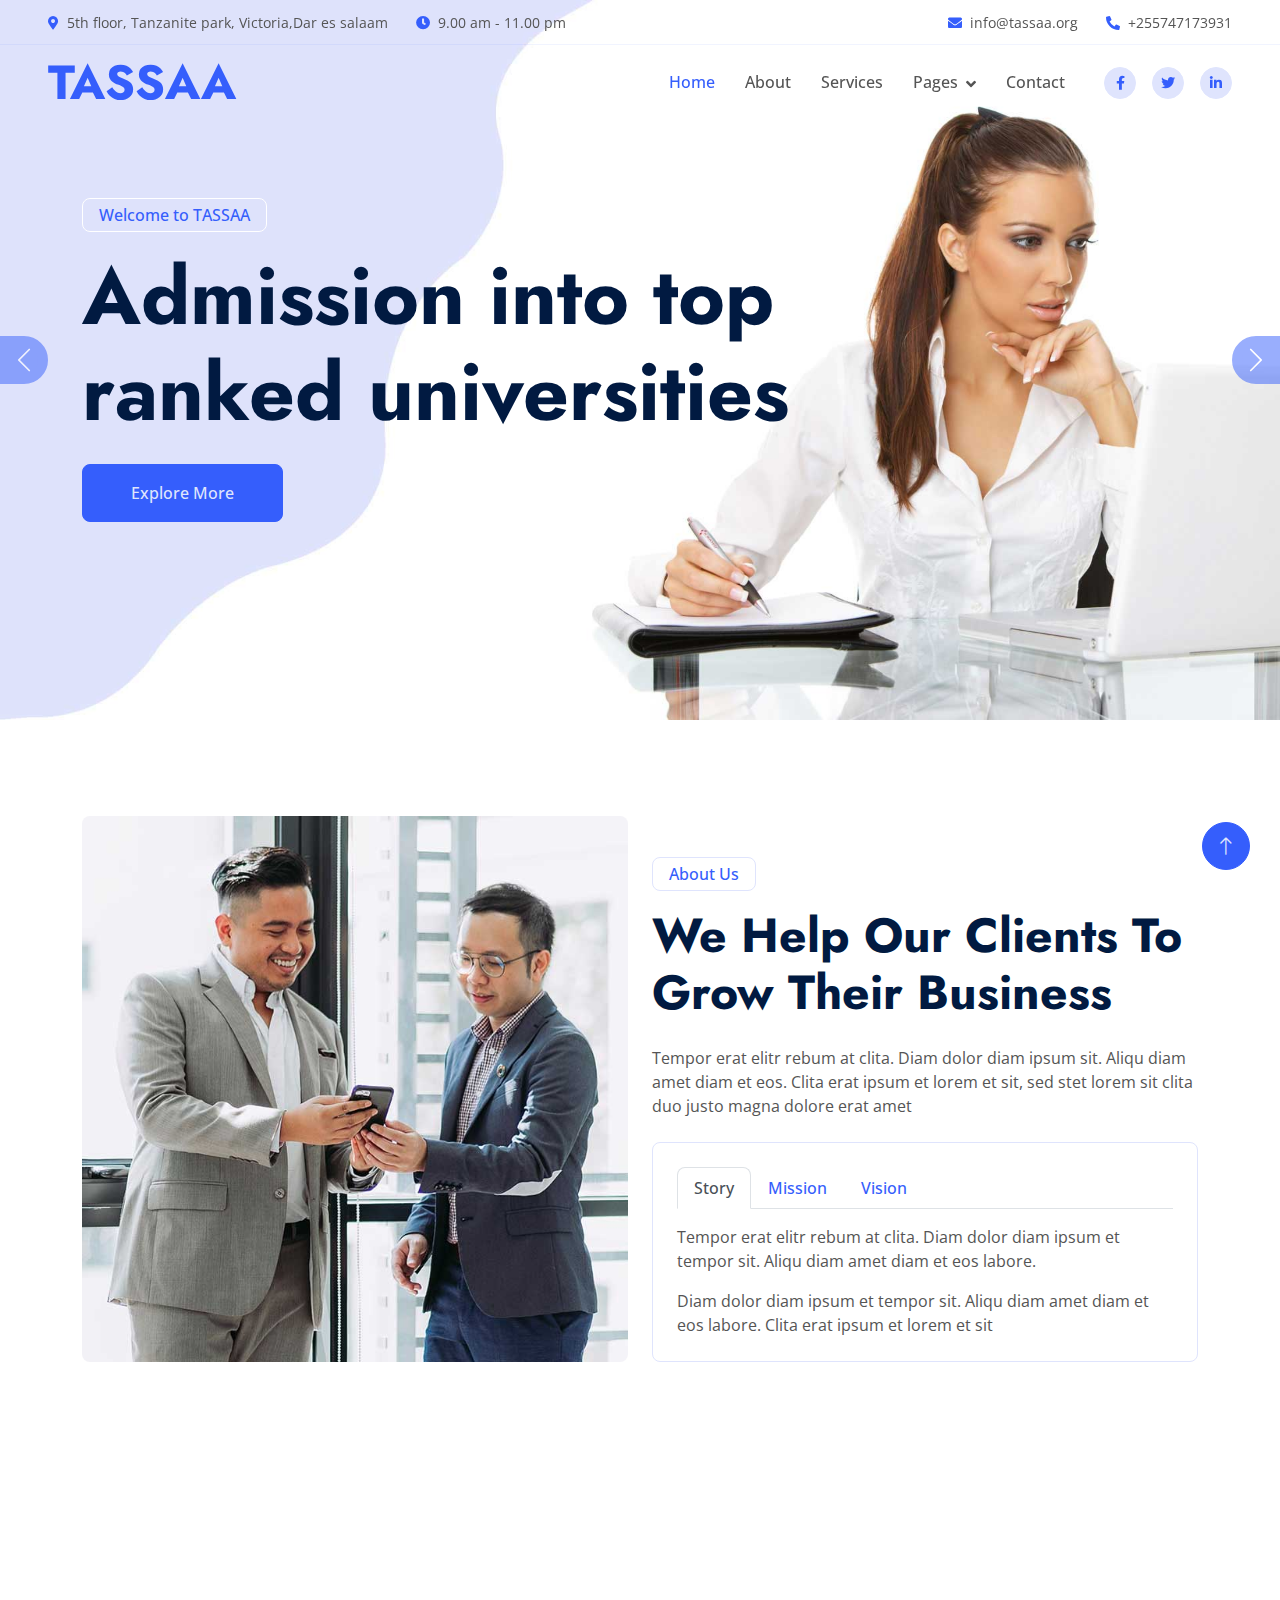
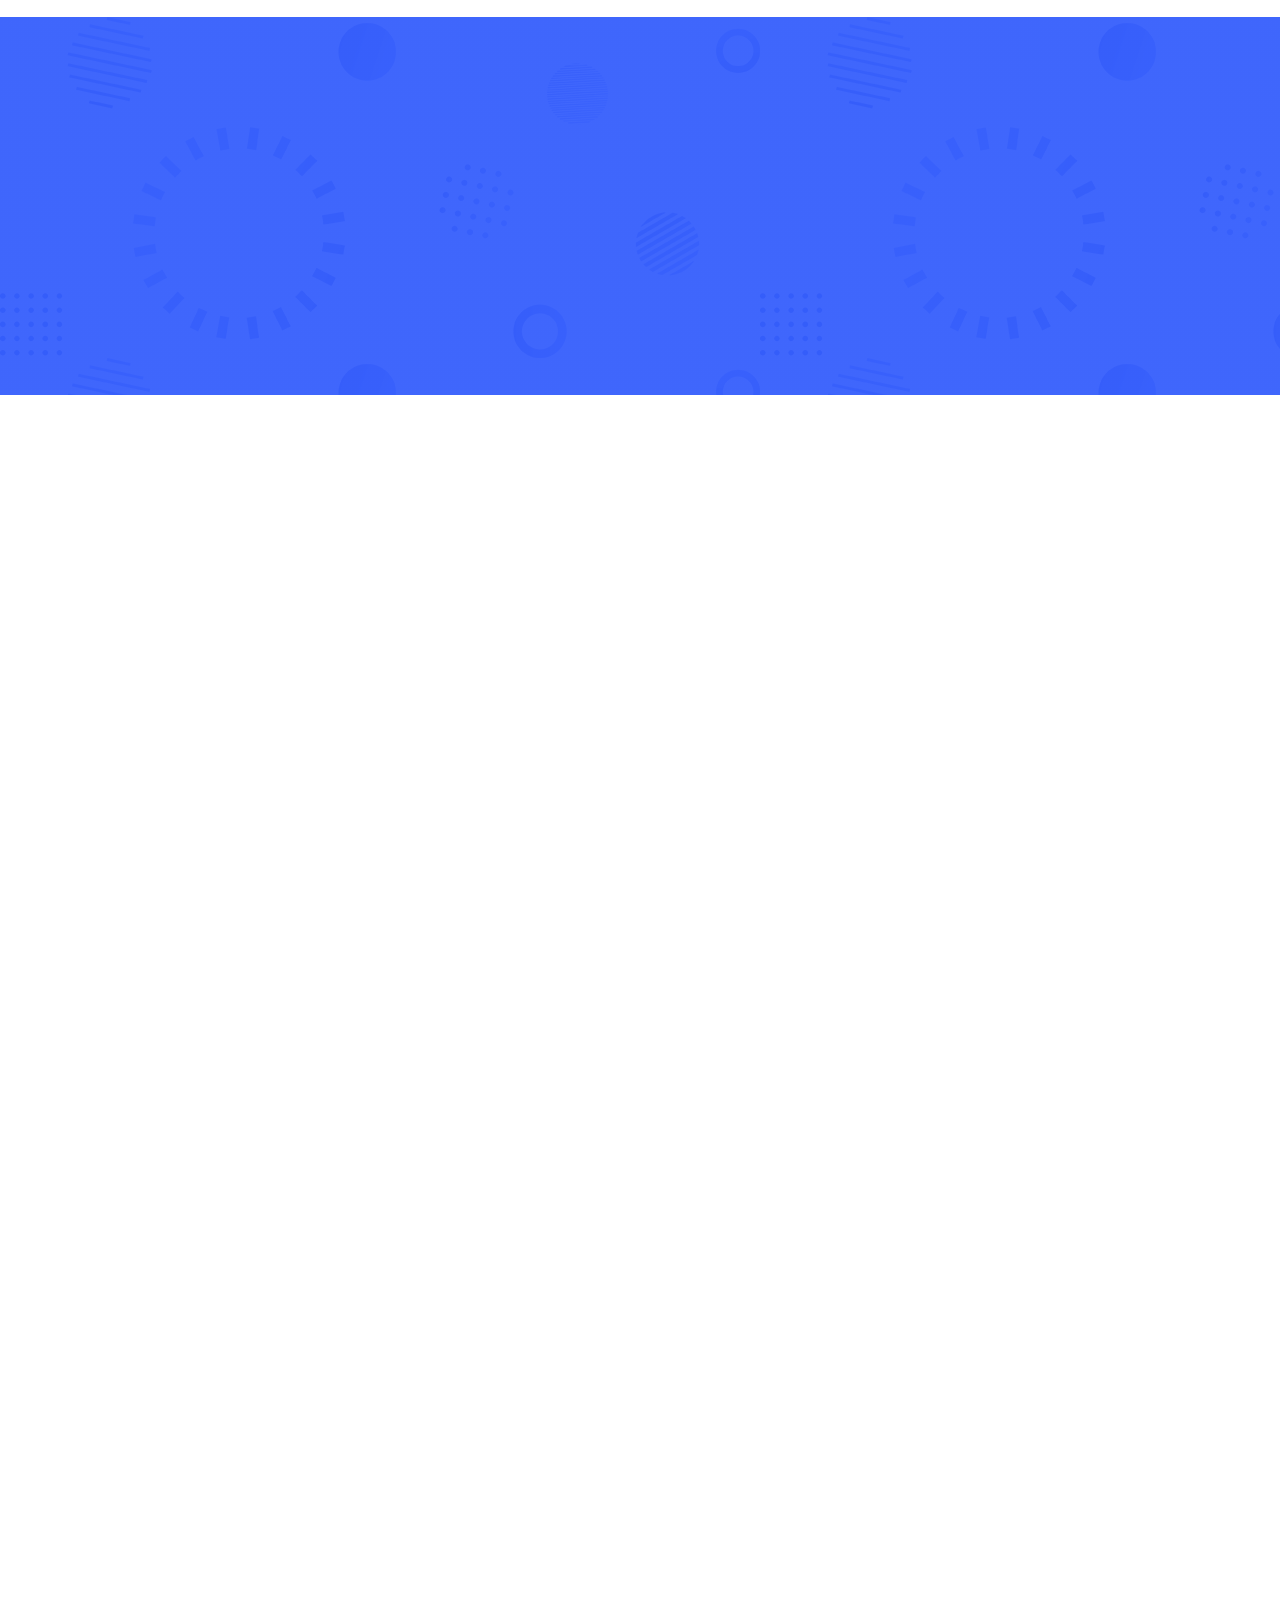
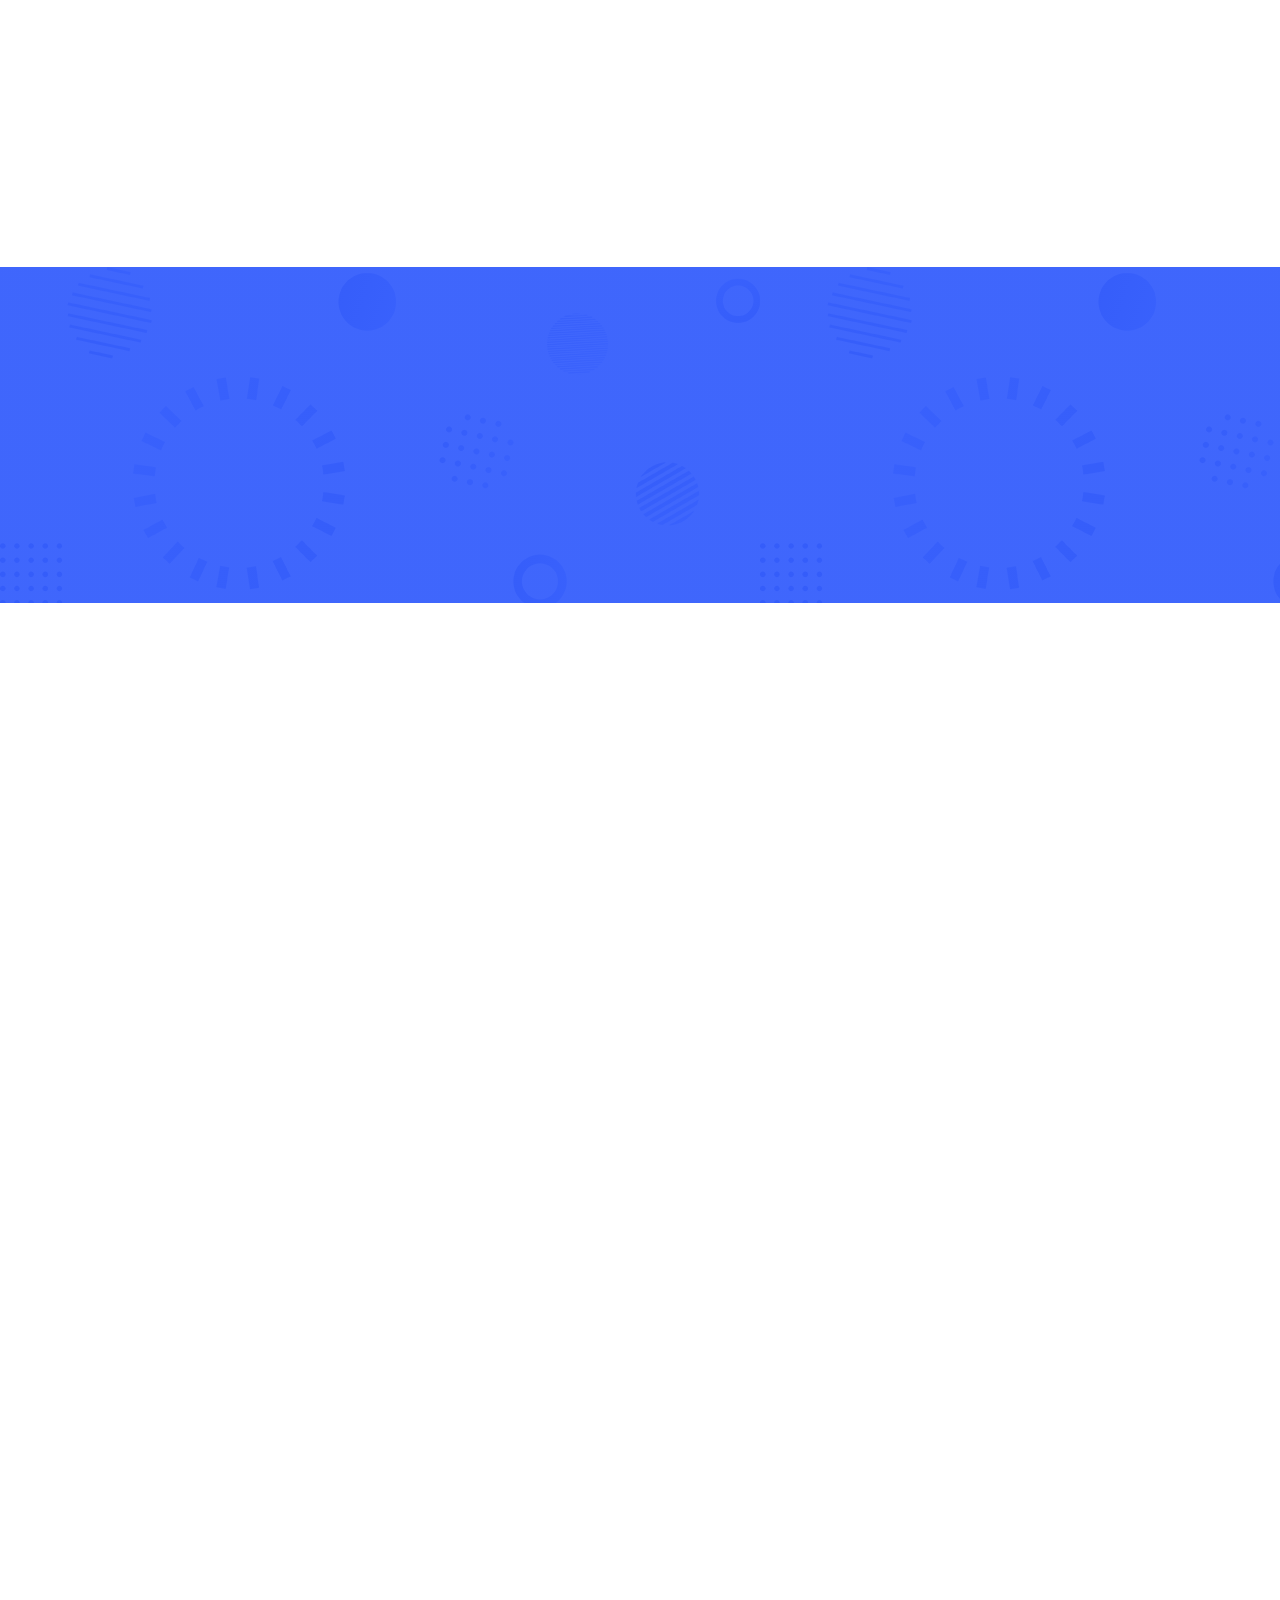
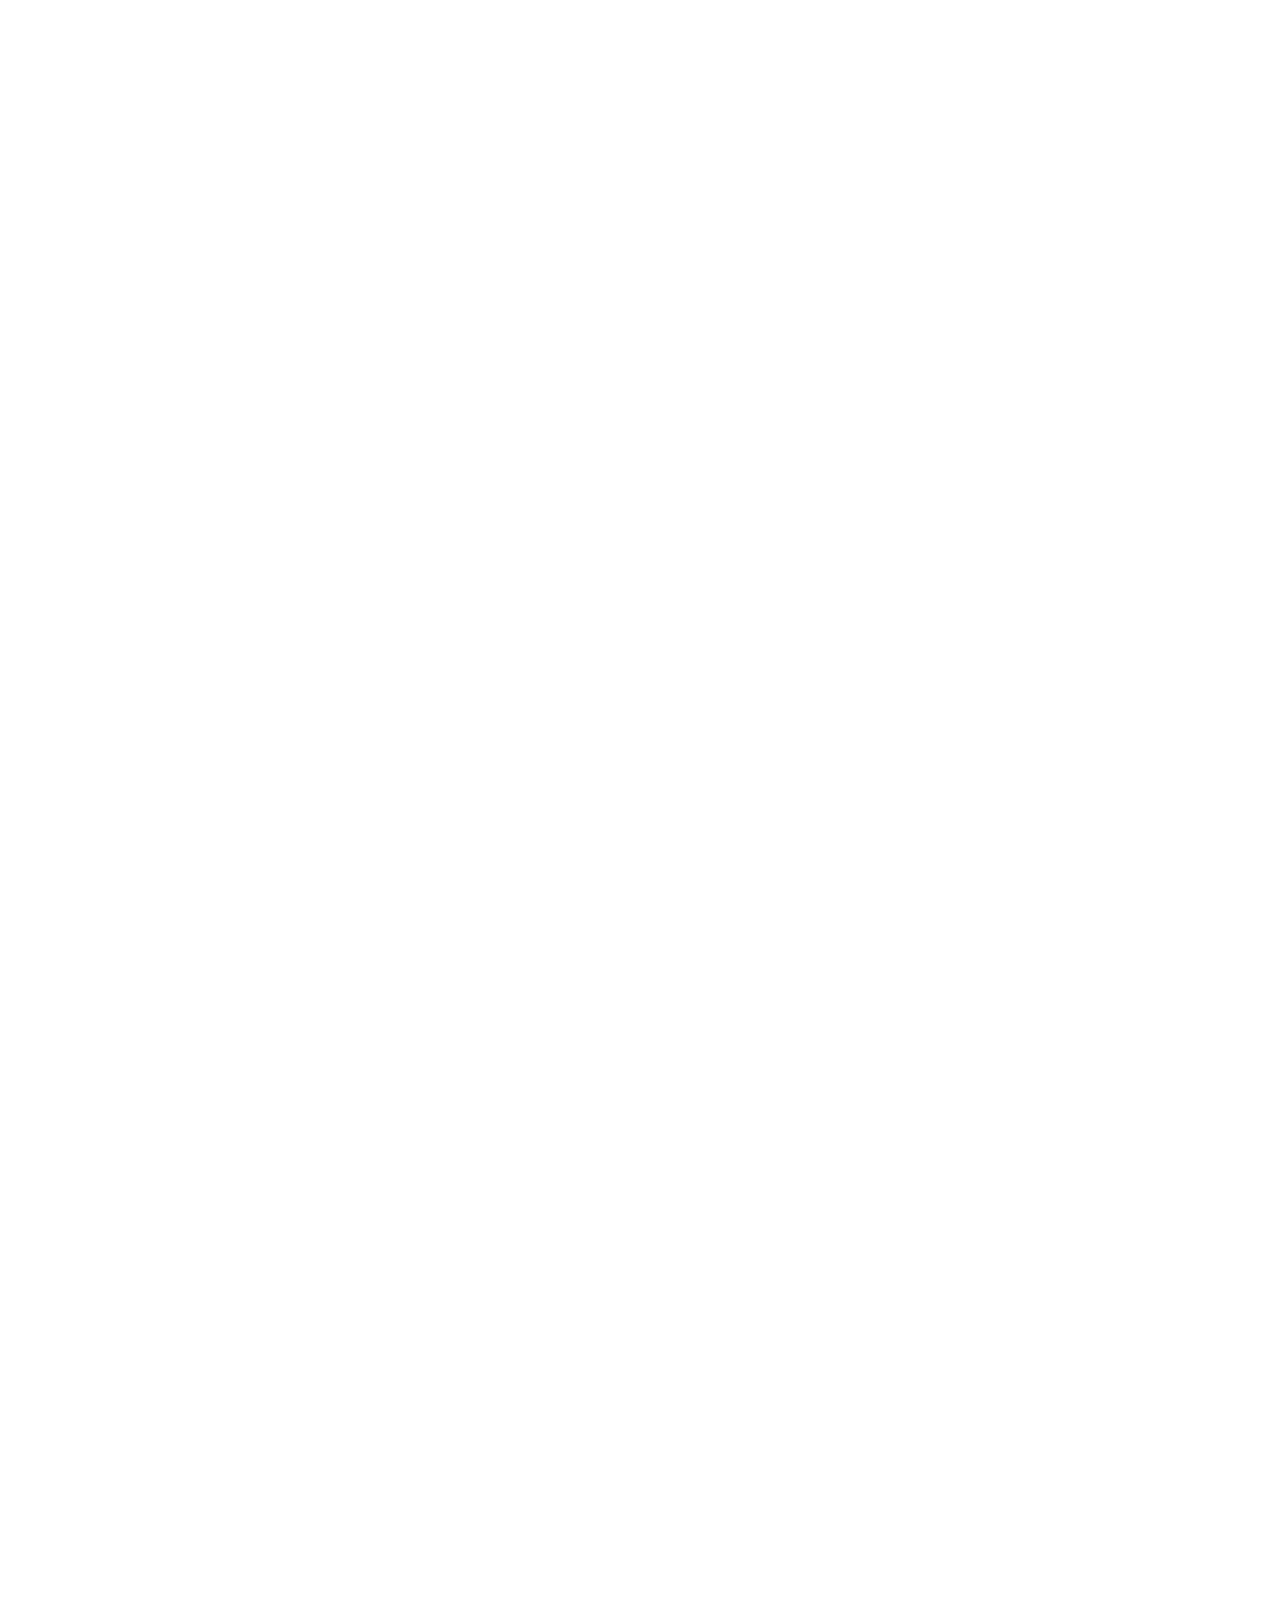
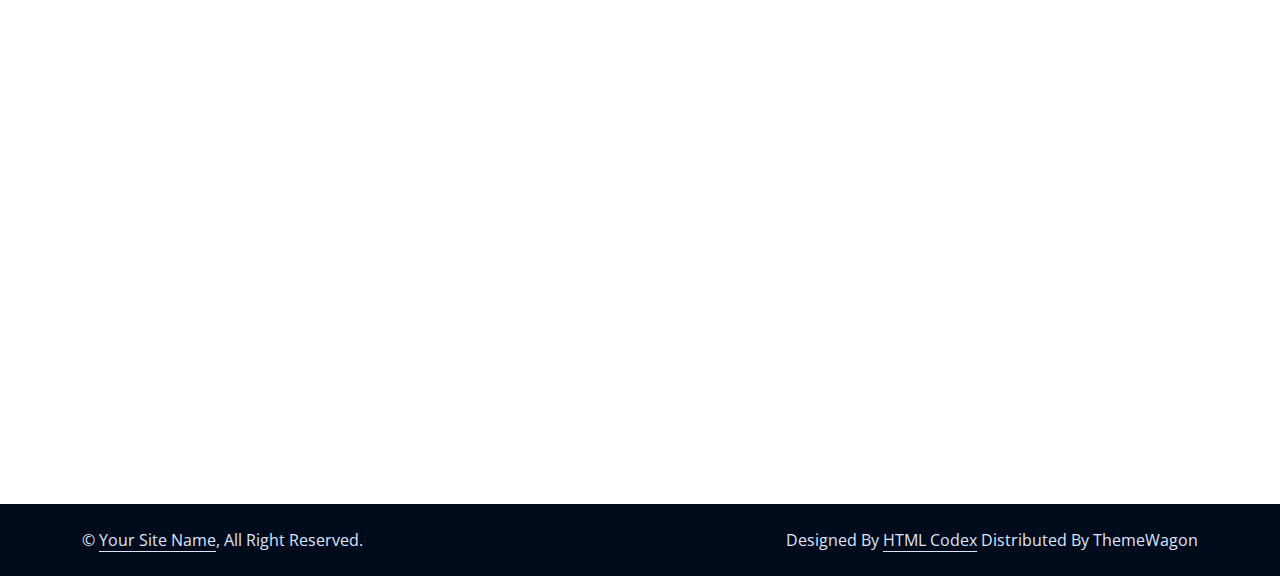
==== commit 2c25edf5: "slider changes" ====
--- a/index.html
+++ b/index.html
@@ -46,18 +46,18 @@
     <div class="container-fluid fixed-top px-0 wow fadeIn" data-wow-delay="0.1s">
         <div class="top-bar row gx-0 align-items-center d-none d-lg-flex">
             <div class="col-lg-6 px-5 text-start">
-                <small><i class="fa fa-map-marker-alt text-primary me-2"></i>123 Street, New York, USA</small>
-                <small class="ms-4"><i class="fa fa-clock text-primary me-2"></i>9.00 am - 9.00 pm</small>
+                <small><i class="fa fa-map-marker-alt text-primary me-2"></i>5th floor, Tanzanite  park, Victoria,Dar es salaam</small>
+                <small class="ms-4"><i class="fa fa-clock text-primary me-2"></i>9.00 am - 11.00 pm</small>
             </div>
             <div class="col-lg-6 px-5 text-end">
-                <small><i class="fa fa-envelope text-primary me-2"></i>info@example.com</small>
-                <small class="ms-4"><i class="fa fa-phone-alt text-primary me-2"></i>+012 345 6789</small>
+                <small><i class="fa fa-envelope text-primary me-2"></i>info@tassaa.org</small>
+                <small class="ms-4"><i class="fa fa-phone-alt text-primary me-2"></i>+255747173931</small>
             </div>
         </div>
 
         <nav class="navbar navbar-expand-lg navbar-light py-lg-0 px-lg-5 wow fadeIn" data-wow-delay="0.1s">
             <a href="index.html" class="navbar-brand ms-4 ms-lg-0">
-                <h1 class="display-5 text-primary m-0">Finanza</h1>
+                <h1 class="display-5 text-primary m-0">TASSAA</h1>
             </a>
             <button type="button" class="navbar-toggler me-4" data-bs-toggle="collapse"
                 data-bs-target="#navbarCollapse">
@@ -109,8 +109,8 @@
                                 <div class="col-lg-8">
                                     <p
                                         class="d-inline-block border border-white rounded text-primary fw-semi-bold py-1 px-3 animated slideInDown">
-                                        Welcome to Finanza</p>
-                                    <h1 class="display-1 mb-4 animated slideInDown">Your Financial Status Is Our Goal
+                                        Welcome to TASSAA</p>
+                                    <h1 class="display-1 mb-4 animated slideInDown">Admission into top ranked universities
                                     </h1>
                                     <a href="" class="btn btn-primary py-3 px-5 animated slideInDown">Explore More</a>
                                 </div>
@@ -126,8 +126,8 @@
                                 <div class="col-lg-7">
                                     <p
                                         class="d-inline-block border border-white rounded text-primary fw-semi-bold py-1 px-3 animated slideInDown">
-                                        Welcome to Finanza</p>
-                                    <h1 class="display-1 mb-4 animated slideInDown">True Financial Support For You</h1>
+                                        Welcome to TASSAA</p>
+                                    <h1 class="display-1 mb-4 animated slideInDown">Study anywhere in the world with us</h1>
                                     <a href="" class="btn btn-primary py-3 px-5 animated slideInDown">Explore More</a>
                                 </div>
                             </div>
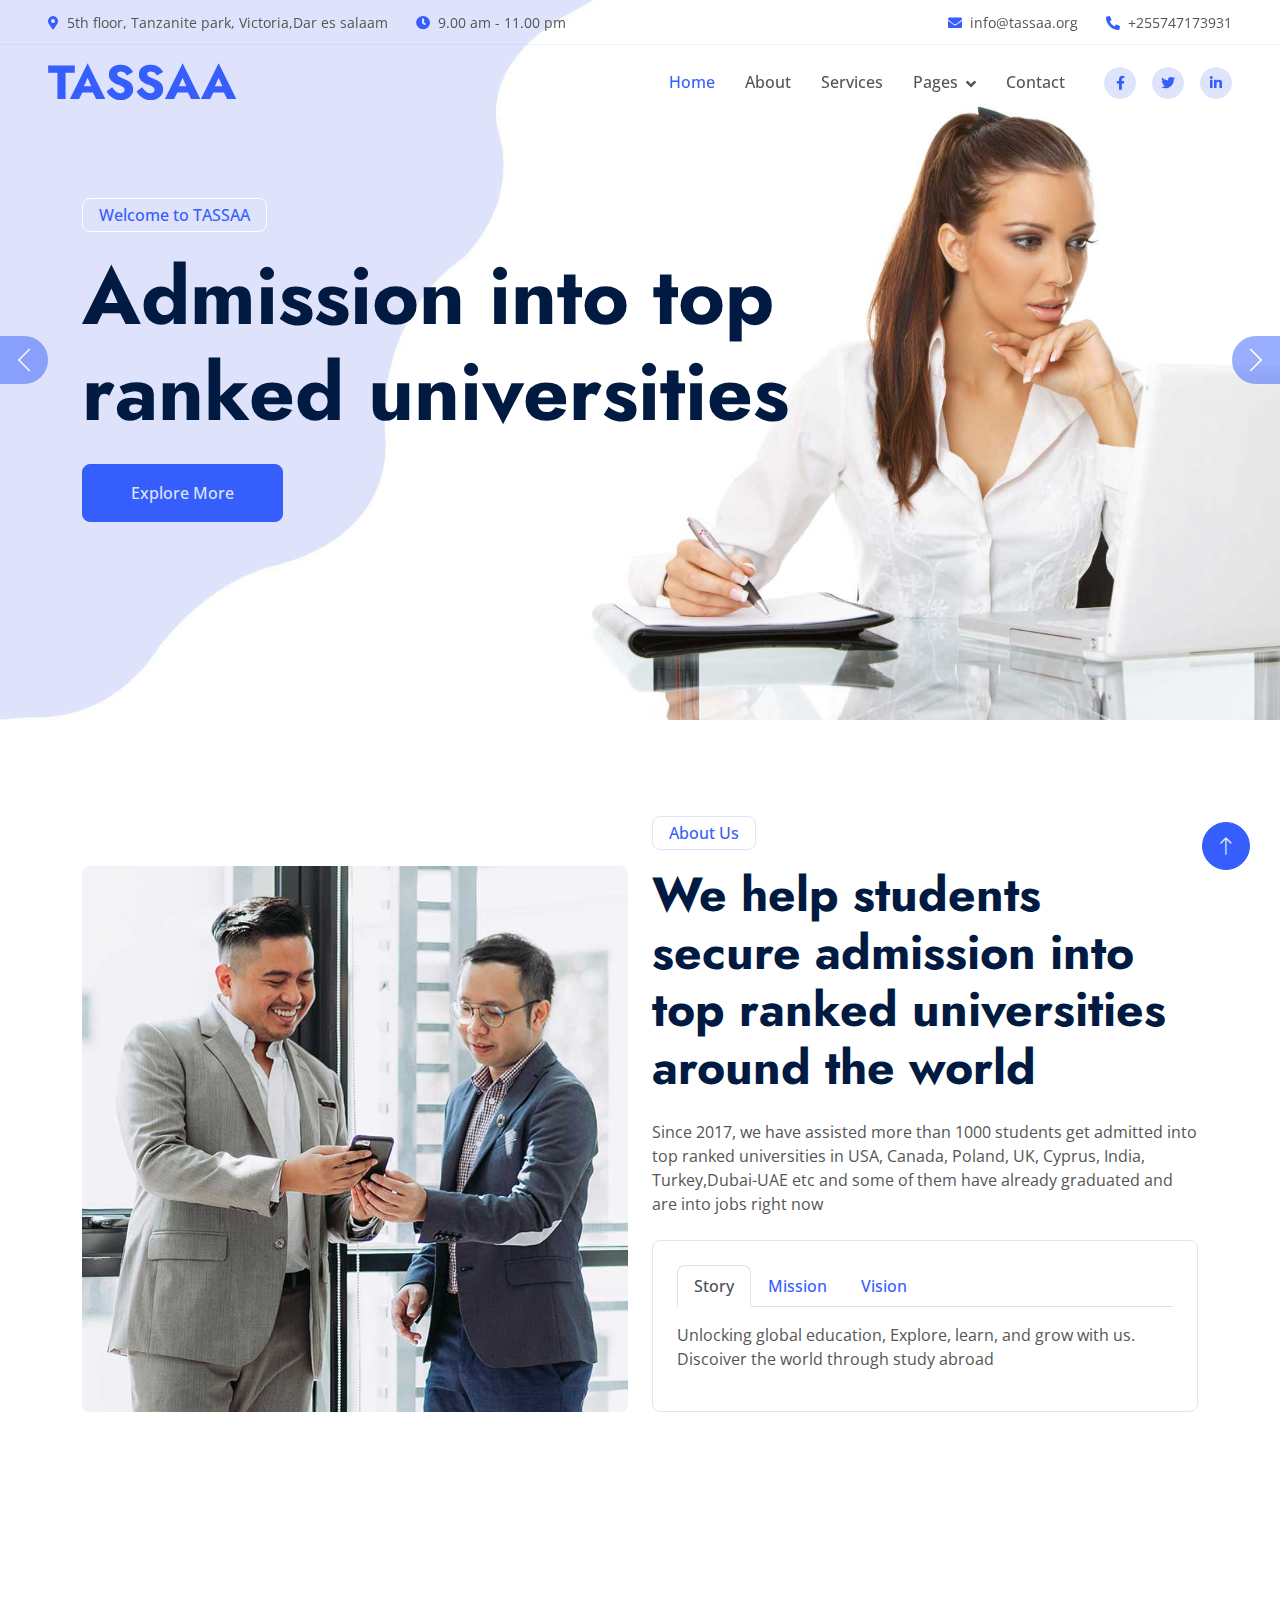
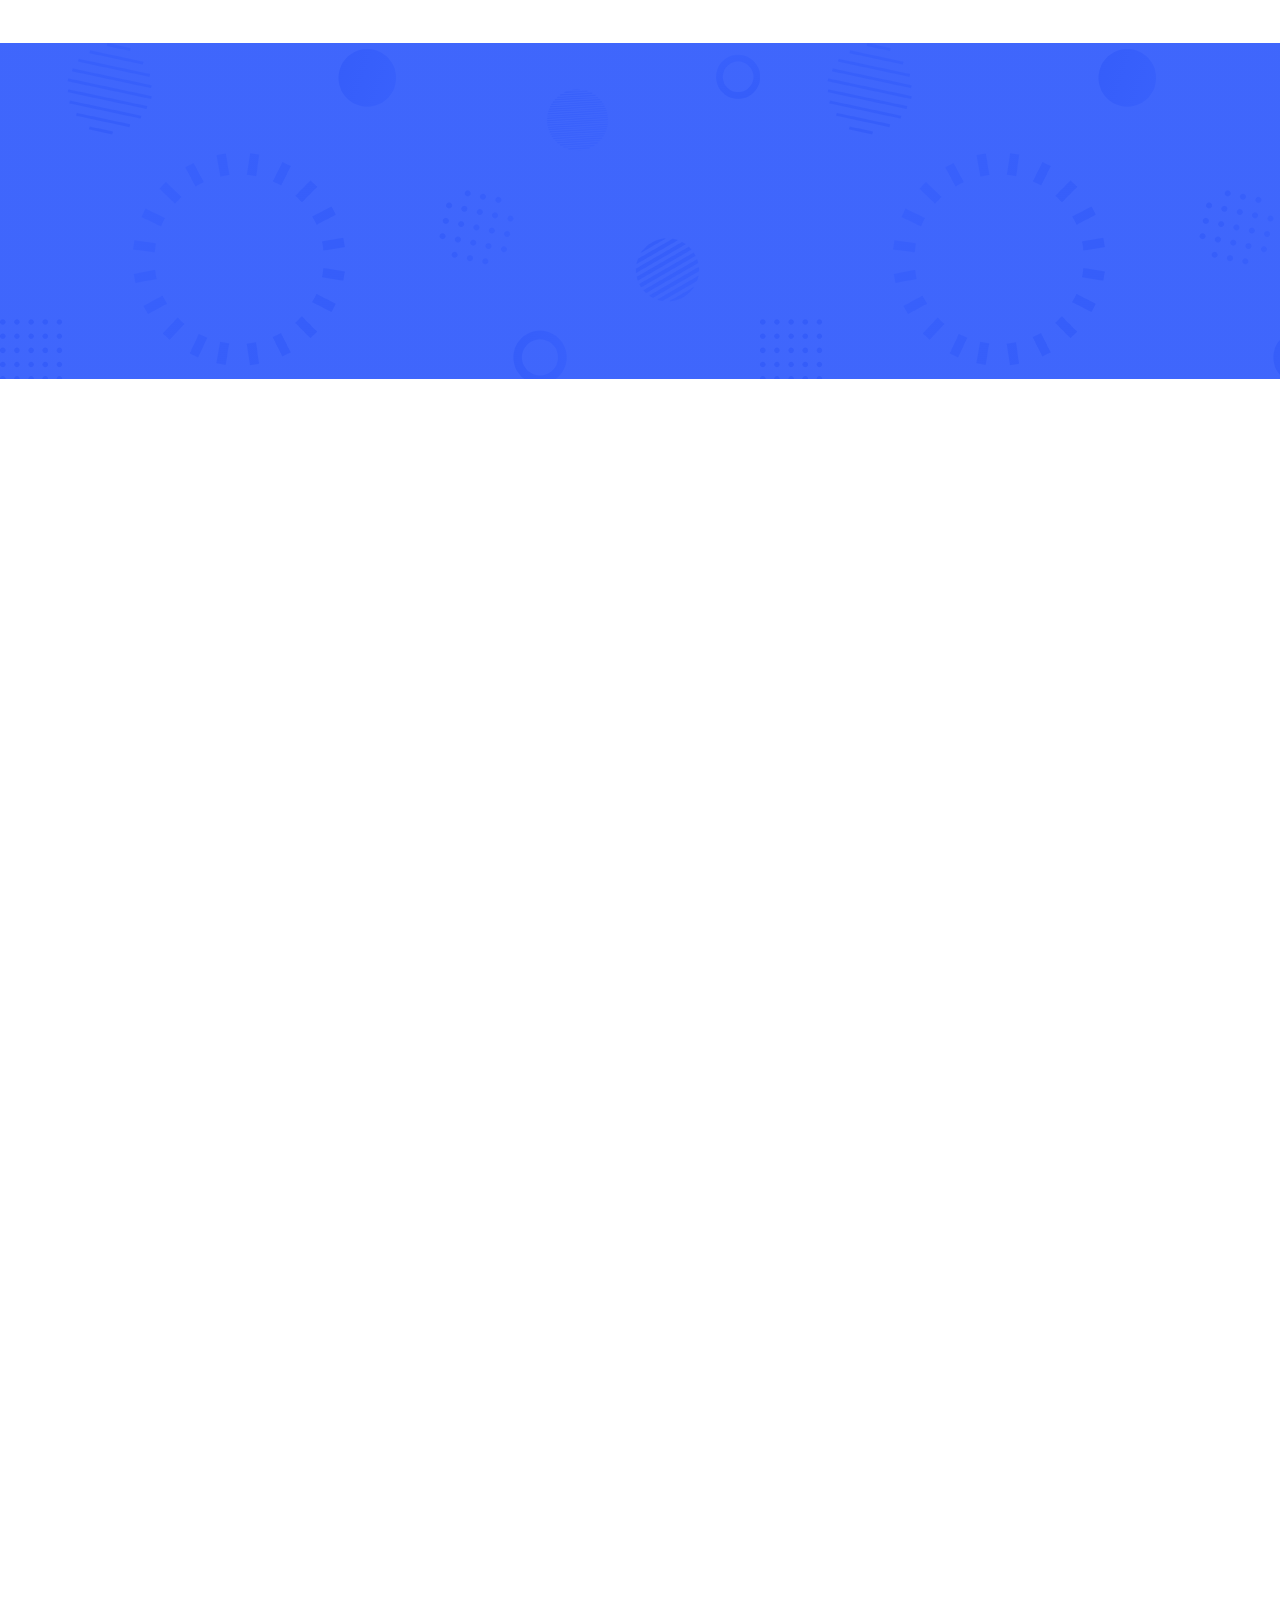
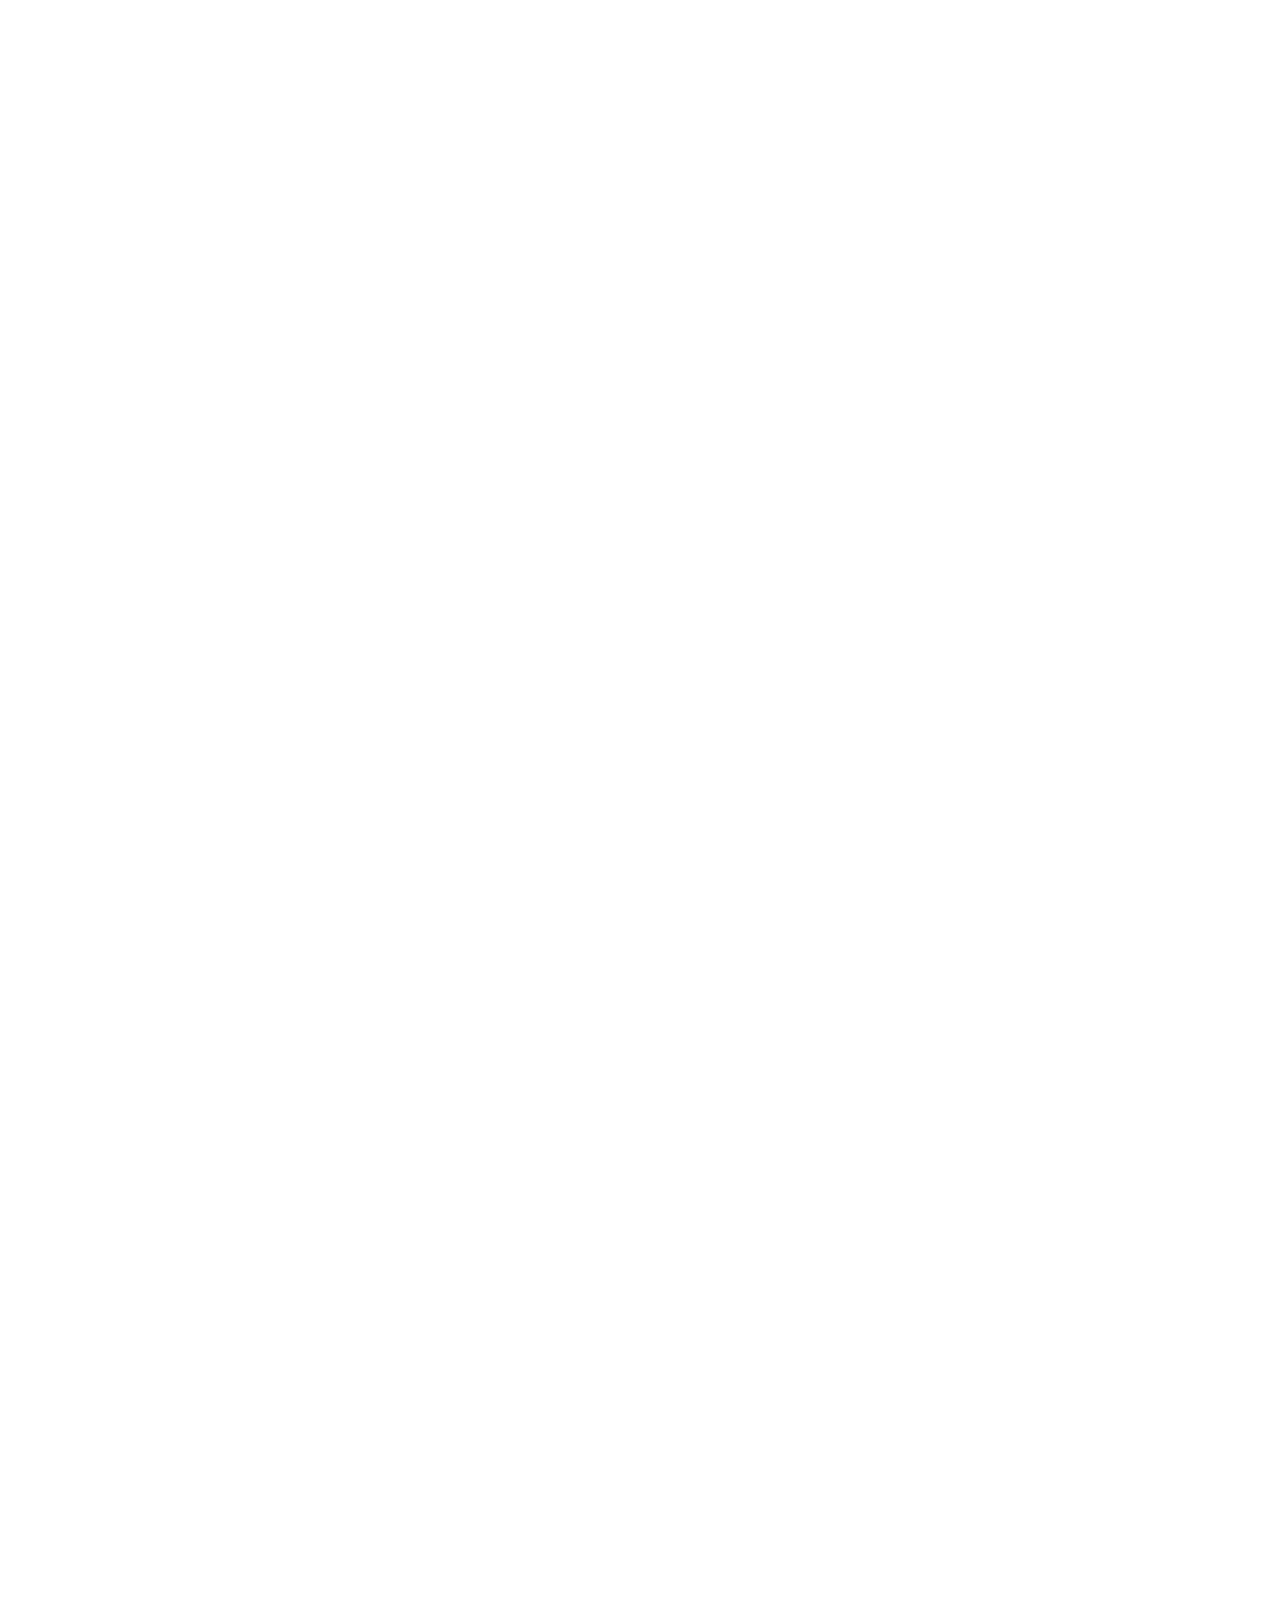
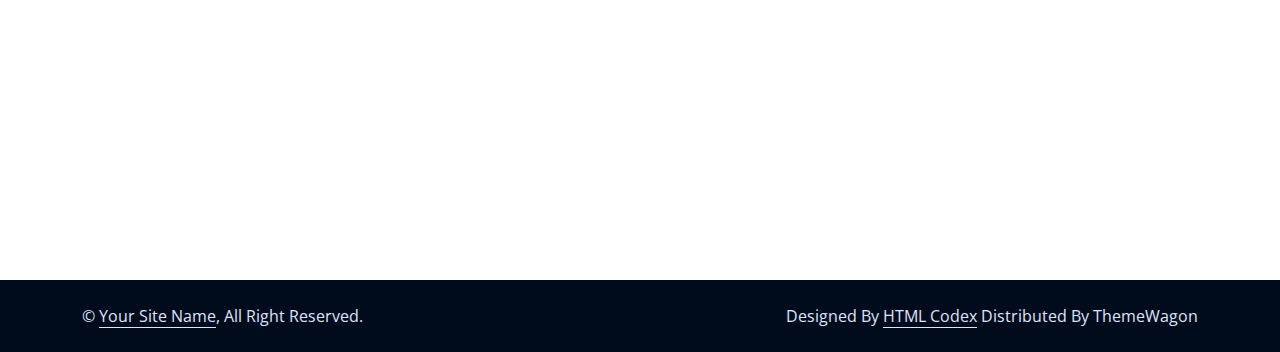
==== commit b1752c47: "slider changes za tasaa" ====
--- a/index.html
+++ b/index.html
@@ -157,9 +157,8 @@
                 </div>
                 <div class="col-lg-6 wow fadeInUp" data-wow-delay="0.3s">
                     <p class="d-inline-block border rounded text-primary fw-semi-bold py-1 px-3">About Us</p>
-                    <h1 class="display-5 mb-4">We Help Our Clients To Grow Their Business</h1>
-                    <p class="mb-4">Tempor erat elitr rebum at clita. Diam dolor diam ipsum sit. Aliqu diam amet diam et
-                        eos. Clita erat ipsum et lorem et sit, sed stet lorem sit clita duo justo magna dolore erat amet
+                    <h1 class="display-5 mb-4">We help students secure admission into top ranked universities around the world</h1>
+                    <p class="mb-4">Since 2017, we have assisted more than 1000 students get admitted into top ranked universities in USA, Canada, Poland, UK, Cyprus, India, Turkey,Dubai-UAE etc and some of them have already graduated and are into jobs right now
                     </p>
                     <div class="border rounded p-4">
                         <nav>
@@ -178,23 +177,20 @@
                         <div class="tab-content" id="nav-tabContent">
                             <div class="tab-pane fade show active" id="nav-story" role="tabpanel"
                                 aria-labelledby="nav-story-tab">
-                                <p>Tempor erat elitr rebum at clita. Diam dolor diam ipsum et tempor sit. Aliqu diam
-                                    amet diam et eos labore.</p>
-                                <p class="mb-0">Diam dolor diam ipsum et tempor sit. Aliqu diam amet diam et eos labore.
-                                    Clita erat ipsum et lorem et sit</p>
+                                <p>Unlocking global education, Explore, learn, and grow with us. Discoiver the world through study abroad</p>
+<!--                                <p class="mb-0">Diam dolor diam ipsum et tempor sit. Aliqu diam amet diam et eos labore.-->
+<!--                                    Clita erat ipsum et lorem et sit</p>-->
                             </div>
                             <div class="tab-pane fade" id="nav-mission" role="tabpanel"
                                 aria-labelledby="nav-mission-tab">
-                                <p>Tempor erat elitr rebum at clita. Diam dolor diam ipsum et tempor sit. Aliqu diam
-                                    amet diam et eos labore.</p>
-                                <p class="mb-0">Diam dolor diam ipsum et tempor sit. Aliqu diam amet diam et eos labore.
-                                    Clita erat ipsum et lorem et sit</p>
+                                <p>Increase the percentage of educated people and opportunities for the betterment of our nation at large</p>
+<!--                                <p class="mb-0">Diam dolor diam ipsum et tempor sit. Aliqu diam amet diam et eos labore.-->
+<!--                                    Clita erat ipsum et lorem et sit</p>-->
                             </div>
                             <div class="tab-pane fade" id="nav-vision" role="tabpanel" aria-labelledby="nav-vision-tab">
-                                <p>Tempor erat elitr rebum at clita. Diam dolor diam ipsum et tempor sit. Aliqu diam
-                                    amet diam et eos labore.</p>
-                                <p class="mb-0">Diam dolor diam ipsum et tempor sit. Aliqu diam amet diam et eos labore.
-                                    Clita erat ipsum et lorem et sit</p>
+                                <p>We envision a nation where every citizen benefits from education both directly and indirectly.</p>
+<!--                                <p class="mb-0">Diam dolor diam ipsum et tempor sit. Aliqu diam amet diam et eos labore.-->
+<!--                                    Clita erat ipsum et lorem et sit</p>-->
                             </div>
                         </div>
                     </div>
@@ -210,7 +206,7 @@
                                 </div>
                                 <div class="ps-3">
                                     <h4>No Hidden Cost</h4>
-                                    <span>Clita erat ipsum lorem sit sed stet duo justo</span>
+                                    <span>Pay tution  fee, hostels & ticket only</span>
                                 </div>
                                 <div class="border-end d-none d-lg-block"></div>
                             </div>
@@ -224,8 +220,8 @@
                                     <i class="fa fa-users text-white"></i>
                                 </div>
                                 <div class="ps-3">
-                                    <h4>Dedicated Team</h4>
-                                    <span>Clita erat ipsum lorem sit sed stet duo justo</span>
+                                    <h4>High experience team</h4>
+                                    <span>Best career guidance & counselling</span>
                                 </div>
                                 <div class="border-end d-none d-lg-block"></div>
                             </div>
@@ -239,8 +235,8 @@
                                     <i class="fa fa-phone text-white"></i>
                                 </div>
                                 <div class="ps-3">
-                                    <h4>24/7 Available</h4>
-                                    <span>Clita erat ipsum lorem sit sed stet duo justo</span>
+                                    <h4>Fast services</h4>
+                                    <span>Travel in 5 - 30 days after application</span>
                                 </div>
                             </div>
                         </div>
@@ -252,211 +248,211 @@
     <!-- About End -->
 
 
-    <!-- Facts Start -->
-    <div class="container-fluid facts my-5 py-5">
-        <div class="container py-5">
-            <div class="row g-5">
-                <div class="col-sm-6 col-lg-3 text-center wow fadeIn" data-wow-delay="0.1s">
-                    <i class="fa fa-users fa-3x text-white mb-3"></i>
-                    <h1 class="display-4 text-white" data-toggle="counter-up">1234</h1>
-                    <span class="fs-5 text-white">Happy Clients</span>
-                    <hr class="bg-white w-25 mx-auto mb-0">
-                </div>
-                <div class="col-sm-6 col-lg-3 text-center wow fadeIn" data-wow-delay="0.3s">
-                    <i class="fa fa-check fa-3x text-white mb-3"></i>
-                    <h1 class="display-4 text-white" data-toggle="counter-up">1234</h1>
-                    <span class="fs-5 text-white">Projects Completed</span>
-                    <hr class="bg-white w-25 mx-auto mb-0">
-                </div>
-                <div class="col-sm-6 col-lg-3 text-center wow fadeIn" data-wow-delay="0.5s">
-                    <i class="fa fa-users-cog fa-3x text-white mb-3"></i>
-                    <h1 class="display-4 text-white" data-toggle="counter-up">1234</h1>
-                    <span class="fs-5 text-white">Dedicated Staff</span>
-                    <hr class="bg-white w-25 mx-auto mb-0">
-                </div>
-                <div class="col-sm-6 col-lg-3 text-center wow fadeIn" data-wow-delay="0.7s">
-                    <i class="fa fa-award fa-3x text-white mb-3"></i>
-                    <h1 class="display-4 text-white" data-toggle="counter-up">1234</h1>
-                    <span class="fs-5 text-white">Awards Achieved</span>
-                    <hr class="bg-white w-25 mx-auto mb-0">
-                </div>
-            </div>
-        </div>
-    </div>
-    <!-- Facts End -->
-
-
-    <!-- Features Start -->
-    <div class="container-xxl feature py-5">
-        <div class="container">
-            <div class="row g-5 align-items-center">
-                <div class="col-lg-6 wow fadeInUp" data-wow-delay="0.1s">
-                    <p class="d-inline-block border rounded text-primary fw-semi-bold py-1 px-3">Why Choosing Us!</p>
-                    <h1 class="display-5 mb-4">Few Reasons Why People Choosing Us!</h1>
-                    <p class="mb-4">Tempor erat elitr rebum at clita. Diam dolor diam ipsum sit. Aliqu diam amet diam et
-                        eos. Clita erat ipsum et lorem et sit, sed stet lorem sit clita duo justo magna dolore erat amet
-                    </p>
-                    <a class="btn btn-primary py-3 px-5" href="">Explore More</a>
-                </div>
-                <div class="col-lg-6">
-                    <div class="row g-4 align-items-center">
-                        <div class="col-md-6">
-                            <div class="row g-4">
-                                <div class="col-12 wow fadeIn" data-wow-delay="0.3s">
-                                    <div class="feature-box border rounded p-4">
-                                        <i class="fa fa-check fa-3x text-primary mb-3"></i>
-                                        <h4 class="mb-3">Fast Executions</h4>
-                                        <p class="mb-3">Clita erat ipsum et lorem et sit, sed stet lorem sit clita duo
-                                            justo erat amet</p>
-                                        <a class="fw-semi-bold" href="">Read More <i
-                                                class="fa fa-arrow-right ms-1"></i></a>
-                                    </div>
-                                </div>
-                                <div class="col-12 wow fadeIn" data-wow-delay="0.5s">
-                                    <div class="feature-box border rounded p-4">
-                                        <i class="fa fa-check fa-3x text-primary mb-3"></i>
-                                        <h4 class="mb-3">Guide & Support</h4>
-                                        <p class="mb-3">Clita erat ipsum et lorem et sit, sed stet lorem sit clita duo
-                                            justo erat amet</p>
-                                        <a class="fw-semi-bold" href="">Read More <i
-                                                class="fa fa-arrow-right ms-1"></i></a>
-                                    </div>
-                                </div>
-                            </div>
-                        </div>
-                        <div class="col-md-6 wow fadeIn" data-wow-delay="0.7s">
-                            <div class="feature-box border rounded p-4">
-                                <i class="fa fa-check fa-3x text-primary mb-3"></i>
-                                <h4 class="mb-3">Financial Secure</h4>
-                                <p class="mb-3">Clita erat ipsum et lorem et sit, sed stet lorem sit clita duo justo
-                                    erat amet</p>
-                                <a class="fw-semi-bold" href="">Read More <i class="fa fa-arrow-right ms-1"></i></a>
-                            </div>
-                        </div>
-                    </div>
-                </div>
-            </div>
-        </div>
-    </div>
-    <!-- Features End -->
-
-
-    <!-- Service Start -->
-    <div class="container-xxl service py-5">
-        <div class="container">
-            <div class="text-center mx-auto wow fadeInUp" data-wow-delay="0.1s" style="max-width: 600px;">
-                <p class="d-inline-block border rounded text-primary fw-semi-bold py-1 px-3">Our Services</p>
-                <h1 class="display-5 mb-5">Awesome Financial Services For Business</h1>
-            </div>
-            <div class="row g-4 wow fadeInUp" data-wow-delay="0.3s">
-                <div class="col-lg-4">
-                    <div class="nav nav-pills d-flex justify-content-between w-100 h-100 me-4">
-                        <button class="nav-link w-100 d-flex align-items-center text-start border p-4 mb-4 active"
-                            data-bs-toggle="pill" data-bs-target="#tab-pane-1" type="button">
-                            <h5 class="m-0"><i class="fa fa-bars text-primary me-3"></i>Financial Planning</h5>
-                        </button>
-                        <button class="nav-link w-100 d-flex align-items-center text-start border p-4 mb-4"
-                            data-bs-toggle="pill" data-bs-target="#tab-pane-2" type="button">
-                            <h5 class="m-0"><i class="fa fa-bars text-primary me-3"></i>Cash Investment</h5>
-                        </button>
-                        <button class="nav-link w-100 d-flex align-items-center text-start border p-4 mb-4"
-                            data-bs-toggle="pill" data-bs-target="#tab-pane-3" type="button">
-                            <h5 class="m-0"><i class="fa fa-bars text-primary me-3"></i>Financial Consultancy</h5>
-                        </button>
-                        <button class="nav-link w-100 d-flex align-items-center text-start border p-4 mb-0"
-                            data-bs-toggle="pill" data-bs-target="#tab-pane-4" type="button">
-                            <h5 class="m-0"><i class="fa fa-bars text-primary me-3"></i>Business Loans</h5>
-                        </button>
-                    </div>
-                </div>
-                <div class="col-lg-8">
-                    <div class="tab-content w-100">
-                        <div class="tab-pane fade show active" id="tab-pane-1">
-                            <div class="row g-4">
-                                <div class="col-md-6" style="min-height: 350px;">
-                                    <div class="position-relative h-100">
-                                        <img class="position-absolute rounded w-100 h-100" src="img/service-1.jpg"
-                                            style="object-fit: cover;" alt="">
-                                    </div>
-                                </div>
-                                <div class="col-md-6">
-                                    <h3 class="mb-4">25 Years Of Experience In Financial Support</h3>
-                                    <p class="mb-4">Tempor erat elitr rebum at clita. Diam dolor diam ipsum sit. Aliqu
-                                        diam amet diam et eos. Clita erat ipsum et lorem et sit, sed stet lorem sit
-                                        clita duo justo erat amet.</p>
-                                    <p><i class="fa fa-check text-primary me-3"></i>Secured Loans</p>
-                                    <p><i class="fa fa-check text-primary me-3"></i>Credit Facilities</p>
-                                    <p><i class="fa fa-check text-primary me-3"></i>Cash Advanced</p>
-                                    <a href="" class="btn btn-primary py-3 px-5 mt-3">Read More</a>
-                                </div>
-                            </div>
-                        </div>
-                        <div class="tab-pane fade" id="tab-pane-2">
-                            <div class="row g-4">
-                                <div class="col-md-6" style="min-height: 350px;">
-                                    <div class="position-relative h-100">
-                                        <img class="position-absolute rounded w-100 h-100" src="img/service-2.jpg"
-                                            style="object-fit: cover;" alt="">
-                                    </div>
-                                </div>
-                                <div class="col-md-6">
-                                    <h3 class="mb-4">25 Years Of Experience In Financial Support</h3>
-                                    <p class="mb-4">Tempor erat elitr rebum at clita. Diam dolor diam ipsum sit. Aliqu
-                                        diam amet diam et eos. Clita erat ipsum et lorem et sit, sed stet lorem sit
-                                        clita duo justo erat amet.</p>
-                                    <p><i class="fa fa-check text-primary me-3"></i>Secured Loans</p>
-                                    <p><i class="fa fa-check text-primary me-3"></i>Credit Facilities</p>
-                                    <p><i class="fa fa-check text-primary me-3"></i>Cash Advanced</p>
-                                    <a href="" class="btn btn-primary py-3 px-5 mt-3">Read More</a>
-                                </div>
-                            </div>
-                        </div>
-                        <div class="tab-pane fade" id="tab-pane-3">
-                            <div class="row g-4">
-                                <div class="col-md-6" style="min-height: 350px;">
-                                    <div class="position-relative h-100">
-                                        <img class="position-absolute rounded w-100 h-100" src="img/service-3.jpg"
-                                            style="object-fit: cover;" alt="">
-                                    </div>
-                                </div>
-                                <div class="col-md-6">
-                                    <h3 class="mb-4">25 Years Of Experience In Financial Support</h3>
-                                    <p class="mb-4">Tempor erat elitr rebum at clita. Diam dolor diam ipsum sit. Aliqu
-                                        diam amet diam et eos. Clita erat ipsum et lorem et sit, sed stet lorem sit
-                                        clita duo justo erat amet.</p>
-                                    <p><i class="fa fa-check text-primary me-3"></i>Secured Loans</p>
-                                    <p><i class="fa fa-check text-primary me-3"></i>Credit Facilities</p>
-                                    <p><i class="fa fa-check text-primary me-3"></i>Cash Advanced</p>
-                                    <a href="" class="btn btn-primary py-3 px-5 mt-3">Read More</a>
-                                </div>
-                            </div>
-                        </div>
-                        <div class="tab-pane fade" id="tab-pane-4">
-                            <div class="row g-4">
-                                <div class="col-md-6" style="min-height: 350px;">
-                                    <div class="position-relative h-100">
-                                        <img class="position-absolute rounded w-100 h-100" src="img/service-4.jpg"
-                                            style="object-fit: cover;" alt="">
-                                    </div>
-                                </div>
-                                <div class="col-md-6">
-                                    <h3 class="mb-4">25 Years Of Experience In Financial Support</h3>
-                                    <p class="mb-4">Tempor erat elitr rebum at clita. Diam dolor diam ipsum sit. Aliqu
-                                        diam amet diam et eos. Clita erat ipsum et lorem et sit, sed stet lorem sit
-                                        clita duo justo erat amet.</p>
-                                    <p><i class="fa fa-check text-primary me-3"></i>Secured Loans</p>
-                                    <p><i class="fa fa-check text-primary me-3"></i>Credit Facilities</p>
-                                    <p><i class="fa fa-check text-primary me-3"></i>Cash Advanced</p>
-                                    <a href="" class="btn btn-primary py-3 px-5 mt-3">Read More</a>
-                                </div>
-                            </div>
-                        </div>
-                    </div>
-                </div>
-            </div>
-        </div>
-    </div>
-    <!-- Service End -->
+<!--    &lt;!&ndash; Facts Start &ndash;&gt;-->
+<!--    <div class="container-fluid facts my-5 py-5">-->
+<!--        <div class="container py-5">-->
+<!--            <div class="row g-5">-->
+<!--                <div class="col-sm-6 col-lg-3 text-center wow fadeIn" data-wow-delay="0.1s">-->
+<!--                    <i class="fa fa-users fa-3x text-white mb-3"></i>-->
+<!--                    <h1 class="display-4 text-white" data-toggle="counter-up">1000</h1>-->
+<!--                    <span class="fs-5 text-white">Happy Students</span>-->
+<!--                    <hr class="bg-white w-25 mx-auto mb-0">-->
+<!--                </div>-->
+<!--                <div class="col-sm-6 col-lg-3 text-center wow fadeIn" data-wow-delay="0.3s">-->
+<!--                    <i class="fa fa-check fa-3x text-white mb-3"></i>-->
+<!--                    <h1 class="display-4 text-white" data-toggle="counter-up">90</h1>-->
+<!--                    <span class="fs-5 text-white">University  Partners</span>-->
+<!--                    <hr class="bg-white w-25 mx-auto mb-0">-->
+<!--                </div>-->
+<!--                <div class="col-sm-6 col-lg-3 text-center wow fadeIn" data-wow-delay="0.5s">-->
+<!--                    <i class="fa fa-users-cog fa-3x text-white mb-3"></i>-->
+<!--                    <h1 class="display-4 text-white" data-toggle="counter-up">1500</h1>-->
+<!--                    <span class="fs-5 text-white">Courses</span>-->
+<!--                    <hr class="bg-white w-25 mx-auto mb-0">-->
+<!--                </div>-->
+<!--                <div class="col-sm-6 col-lg-3 text-center wow fadeIn" data-wow-delay="0.7s">-->
+<!--                    <i class="fa fa-award fa-3x text-white mb-3"></i>-->
+<!--                    <h1 class="display-4 text-white" data-toggle="counter-up">25</h1>-->
+<!--                    <span class="fs-5 text-white">Awards Achieved</span>-->
+<!--                    <hr class="bg-white w-25 mx-auto mb-0">-->
+<!--                </div>-->
+<!--            </div>-->
+<!--        </div>-->
+<!--    </div>-->
+<!--    &lt;!&ndash; Facts End &ndash;&gt;-->
+
+
+<!--    &lt;!&ndash; Features Start &ndash;&gt;-->
+<!--    <div class="container-xxl feature py-5">-->
+<!--        <div class="container">-->
+<!--            <div class="row g-5 align-items-center">-->
+<!--                <div class="col-lg-6 wow fadeInUp" data-wow-delay="0.1s">-->
+<!--                    <p class="d-inline-block border rounded text-primary fw-semi-bold py-1 px-3">Why Choosing Us!</p>-->
+<!--                    <h1 class="display-5 mb-4">Few Reasons Why People Choosing Us!</h1>-->
+<!--                    <p class="mb-4">Tempor erat elitr rebum at clita. Diam dolor diam ipsum sit. Aliqu diam amet diam et-->
+<!--                        eos. Clita erat ipsum et lorem et sit, sed stet lorem sit clita duo justo magna dolore erat amet-->
+<!--                    </p>-->
+<!--                    <a class="btn btn-primary py-3 px-5" href="">Explore More</a>-->
+<!--                </div>-->
+<!--                <div class="col-lg-6">-->
+<!--                    <div class="row g-4 align-items-center">-->
+<!--                        <div class="col-md-6">-->
+<!--                            <div class="row g-4">-->
+<!--                                <div class="col-12 wow fadeIn" data-wow-delay="0.3s">-->
+<!--                                    <div class="feature-box border rounded p-4">-->
+<!--                                        <i class="fa fa-check fa-3x text-primary mb-3"></i>-->
+<!--                                        <h4 class="mb-3">Fast Executions</h4>-->
+<!--                                        <p class="mb-3">Clita erat ipsum et lorem et sit, sed stet lorem sit clita duo-->
+<!--                                            justo erat amet</p>-->
+<!--                                        <a class="fw-semi-bold" href="">Read More <i-->
+<!--                                                class="fa fa-arrow-right ms-1"></i></a>-->
+<!--                                    </div>-->
+<!--                                </div>-->
+<!--                                <div class="col-12 wow fadeIn" data-wow-delay="0.5s">-->
+<!--                                    <div class="feature-box border rounded p-4">-->
+<!--                                        <i class="fa fa-check fa-3x text-primary mb-3"></i>-->
+<!--                                        <h4 class="mb-3">Guide & Support</h4>-->
+<!--                                        <p class="mb-3">Clita erat ipsum et lorem et sit, sed stet lorem sit clita duo-->
+<!--                                            justo erat amet</p>-->
+<!--                                        <a class="fw-semi-bold" href="">Read More <i-->
+<!--                                                class="fa fa-arrow-right ms-1"></i></a>-->
+<!--                                    </div>-->
+<!--                                </div>-->
+<!--                            </div>-->
+<!--                        </div>-->
+<!--                        <div class="col-md-6 wow fadeIn" data-wow-delay="0.7s">-->
+<!--                            <div class="feature-box border rounded p-4">-->
+<!--                                <i class="fa fa-check fa-3x text-primary mb-3"></i>-->
+<!--                                <h4 class="mb-3">Financial Secure</h4>-->
+<!--                                <p class="mb-3">Clita erat ipsum et lorem et sit, sed stet lorem sit clita duo justo-->
+<!--                                    erat amet</p>-->
+<!--                                <a class="fw-semi-bold" href="">Read More <i class="fa fa-arrow-right ms-1"></i></a>-->
+<!--                            </div>-->
+<!--                        </div>-->
+<!--                    </div>-->
+<!--                </div>-->
+<!--            </div>-->
+<!--        </div>-->
+<!--    </div>-->
+<!--    &lt;!&ndash; Features End &ndash;&gt;-->
+
+
+<!--    &lt;!&ndash; Service Start &ndash;&gt;-->
+<!--    <div class="container-xxl service py-5">-->
+<!--        <div class="container">-->
+<!--            <div class="text-center mx-auto wow fadeInUp" data-wow-delay="0.1s" style="max-width: 600px;">-->
+<!--                <p class="d-inline-block border rounded text-primary fw-semi-bold py-1 px-3">Our Services</p>-->
+<!--                <h1 class="display-5 mb-5">Awesome Financial Services For Business</h1>-->
+<!--            </div>-->
+<!--            <div class="row g-4 wow fadeInUp" data-wow-delay="0.3s">-->
+<!--                <div class="col-lg-4">-->
+<!--                    <div class="nav nav-pills d-flex justify-content-between w-100 h-100 me-4">-->
+<!--                        <button class="nav-link w-100 d-flex align-items-center text-start border p-4 mb-4 active"-->
+<!--                            data-bs-toggle="pill" data-bs-target="#tab-pane-1" type="button">-->
+<!--                            <h5 class="m-0"><i class="fa fa-bars text-primary me-3"></i>Financial Planning</h5>-->
+<!--                        </button>-->
+<!--                        <button class="nav-link w-100 d-flex align-items-center text-start border p-4 mb-4"-->
+<!--                            data-bs-toggle="pill" data-bs-target="#tab-pane-2" type="button">-->
+<!--                            <h5 class="m-0"><i class="fa fa-bars text-primary me-3"></i>Cash Investment</h5>-->
+<!--                        </button>-->
+<!--                        <button class="nav-link w-100 d-flex align-items-center text-start border p-4 mb-4"-->
+<!--                            data-bs-toggle="pill" data-bs-target="#tab-pane-3" type="button">-->
+<!--                            <h5 class="m-0"><i class="fa fa-bars text-primary me-3"></i>Financial Consultancy</h5>-->
+<!--                        </button>-->
+<!--                        <button class="nav-link w-100 d-flex align-items-center text-start border p-4 mb-0"-->
+<!--                            data-bs-toggle="pill" data-bs-target="#tab-pane-4" type="button">-->
+<!--                            <h5 class="m-0"><i class="fa fa-bars text-primary me-3"></i>Business Loans</h5>-->
+<!--                        </button>-->
+<!--                    </div>-->
+<!--                </div>-->
+<!--                <div class="col-lg-8">-->
+<!--                    <div class="tab-content w-100">-->
+<!--                        <div class="tab-pane fade show active" id="tab-pane-1">-->
+<!--                            <div class="row g-4">-->
+<!--                                <div class="col-md-6" style="min-height: 350px;">-->
+<!--                                    <div class="position-relative h-100">-->
+<!--                                        <img class="position-absolute rounded w-100 h-100" src="img/service-1.jpg"-->
+<!--                                            style="object-fit: cover;" alt="">-->
+<!--                                    </div>-->
+<!--                                </div>-->
+<!--                                <div class="col-md-6">-->
+<!--                                    <h3 class="mb-4">25 Years Of Experience In Financial Support</h3>-->
+<!--                                    <p class="mb-4">Tempor erat elitr rebum at clita. Diam dolor diam ipsum sit. Aliqu-->
+<!--                                        diam amet diam et eos. Clita erat ipsum et lorem et sit, sed stet lorem sit-->
+<!--                                        clita duo justo erat amet.</p>-->
+<!--                                    <p><i class="fa fa-check text-primary me-3"></i>Secured Loans</p>-->
+<!--                                    <p><i class="fa fa-check text-primary me-3"></i>Credit Facilities</p>-->
+<!--                                    <p><i class="fa fa-check text-primary me-3"></i>Cash Advanced</p>-->
+<!--                                    <a href="" class="btn btn-primary py-3 px-5 mt-3">Read More</a>-->
+<!--                                </div>-->
+<!--                            </div>-->
+<!--                        </div>-->
+<!--                        <div class="tab-pane fade" id="tab-pane-2">-->
+<!--                            <div class="row g-4">-->
+<!--                                <div class="col-md-6" style="min-height: 350px;">-->
+<!--                                    <div class="position-relative h-100">-->
+<!--                                        <img class="position-absolute rounded w-100 h-100" src="img/service-2.jpg"-->
+<!--                                            style="object-fit: cover;" alt="">-->
+<!--                                    </div>-->
+<!--                                </div>-->
+<!--                                <div class="col-md-6">-->
+<!--                                    <h3 class="mb-4">25 Years Of Experience In Financial Support</h3>-->
+<!--                                    <p class="mb-4">Tempor erat elitr rebum at clita. Diam dolor diam ipsum sit. Aliqu-->
+<!--                                        diam amet diam et eos. Clita erat ipsum et lorem et sit, sed stet lorem sit-->
+<!--                                        clita duo justo erat amet.</p>-->
+<!--                                    <p><i class="fa fa-check text-primary me-3"></i>Secured Loans</p>-->
+<!--                                    <p><i class="fa fa-check text-primary me-3"></i>Credit Facilities</p>-->
+<!--                                    <p><i class="fa fa-check text-primary me-3"></i>Cash Advanced</p>-->
+<!--                                    <a href="" class="btn btn-primary py-3 px-5 mt-3">Read More</a>-->
+<!--                                </div>-->
+<!--                            </div>-->
+<!--                        </div>-->
+<!--                        <div class="tab-pane fade" id="tab-pane-3">-->
+<!--                            <div class="row g-4">-->
+<!--                                <div class="col-md-6" style="min-height: 350px;">-->
+<!--                                    <div class="position-relative h-100">-->
+<!--                                        <img class="position-absolute rounded w-100 h-100" src="img/service-3.jpg"-->
+<!--                                            style="object-fit: cover;" alt="">-->
+<!--                                    </div>-->
+<!--                                </div>-->
+<!--                                <div class="col-md-6">-->
+<!--                                    <h3 class="mb-4">25 Years Of Experience In Financial Support</h3>-->
+<!--                                    <p class="mb-4">Tempor erat elitr rebum at clita. Diam dolor diam ipsum sit. Aliqu-->
+<!--                                        diam amet diam et eos. Clita erat ipsum et lorem et sit, sed stet lorem sit-->
+<!--                                        clita duo justo erat amet.</p>-->
+<!--                                    <p><i class="fa fa-check text-primary me-3"></i>Secured Loans</p>-->
+<!--                                    <p><i class="fa fa-check text-primary me-3"></i>Credit Facilities</p>-->
+<!--                                    <p><i class="fa fa-check text-primary me-3"></i>Cash Advanced</p>-->
+<!--                                    <a href="" class="btn btn-primary py-3 px-5 mt-3">Read More</a>-->
+<!--                                </div>-->
+<!--                            </div>-->
+<!--                        </div>-->
+<!--                        <div class="tab-pane fade" id="tab-pane-4">-->
+<!--                            <div class="row g-4">-->
+<!--                                <div class="col-md-6" style="min-height: 350px;">-->
+<!--                                    <div class="position-relative h-100">-->
+<!--                                        <img class="position-absolute rounded w-100 h-100" src="img/service-4.jpg"-->
+<!--                                            style="object-fit: cover;" alt="">-->
+<!--                                    </div>-->
+<!--                                </div>-->
+<!--                                <div class="col-md-6">-->
+<!--                                    <h3 class="mb-4">25 Years Of Experience In Financial Support</h3>-->
+<!--                                    <p class="mb-4">Tempor erat elitr rebum at clita. Diam dolor diam ipsum sit. Aliqu-->
+<!--                                        diam amet diam et eos. Clita erat ipsum et lorem et sit, sed stet lorem sit-->
+<!--                                        clita duo justo erat amet.</p>-->
+<!--                                    <p><i class="fa fa-check text-primary me-3"></i>Secured Loans</p>-->
+<!--                                    <p><i class="fa fa-check text-primary me-3"></i>Credit Facilities</p>-->
+<!--                                    <p><i class="fa fa-check text-primary me-3"></i>Cash Advanced</p>-->
+<!--                                    <a href="" class="btn btn-primary py-3 px-5 mt-3">Read More</a>-->
+<!--                                </div>-->
+<!--                            </div>-->
+<!--                        </div>-->
+<!--                    </div>-->
+<!--                </div>-->
+<!--            </div>-->
+<!--        </div>-->
+<!--    </div>-->
+<!--    &lt;!&ndash; Service End &ndash;&gt;-->
 
 
     <!-- Callback Start -->
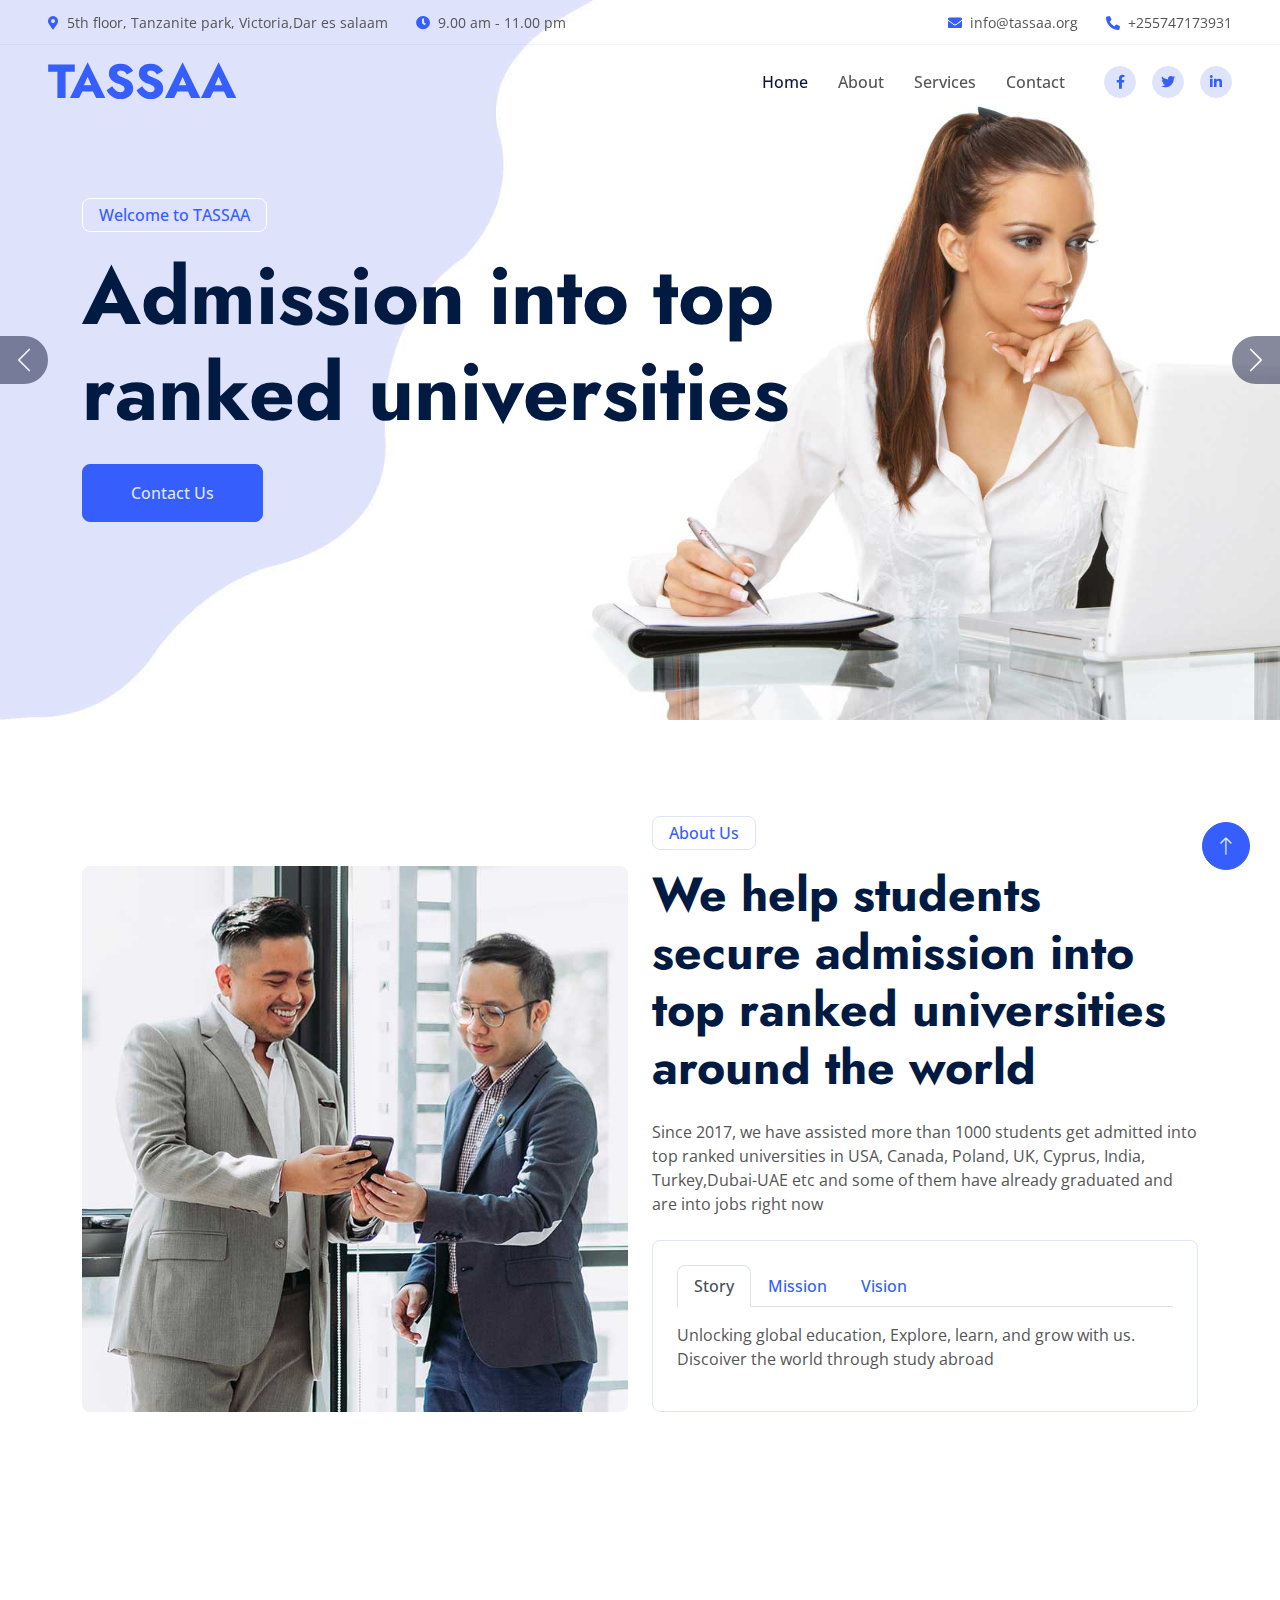
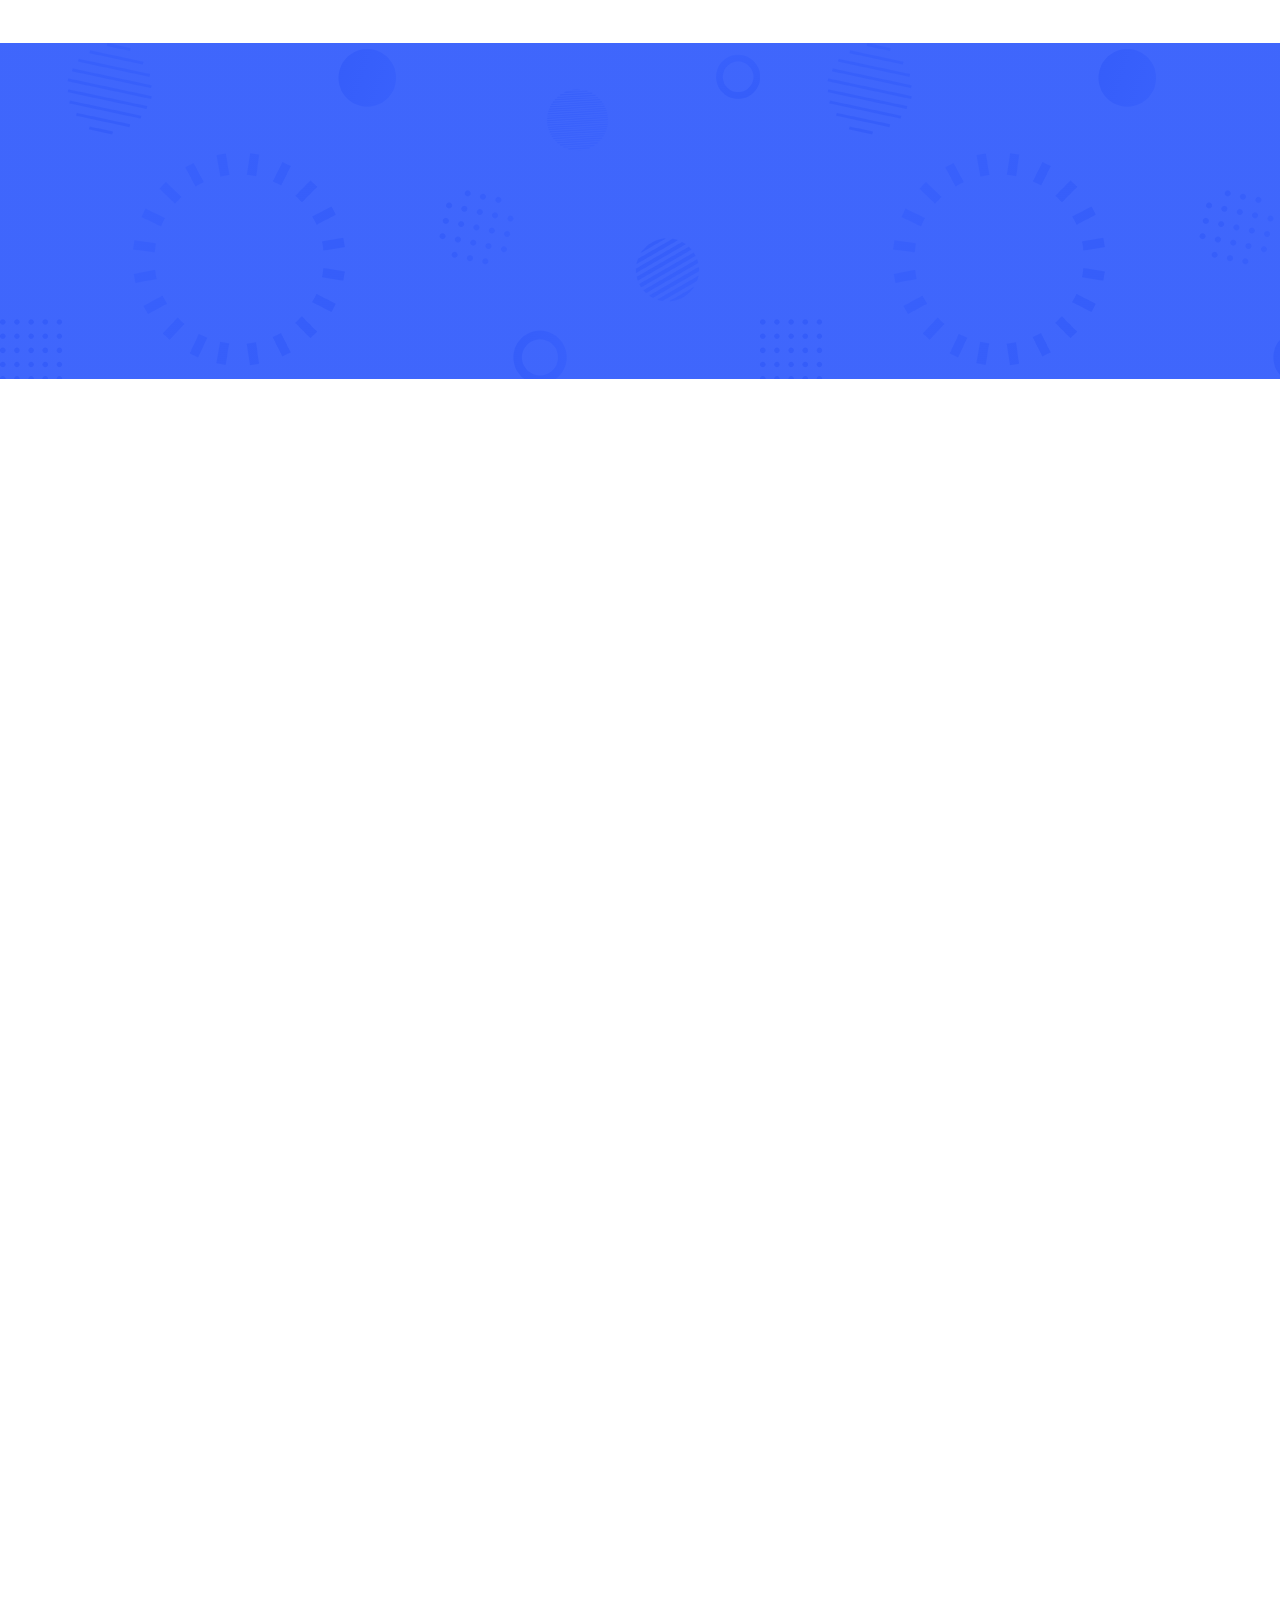
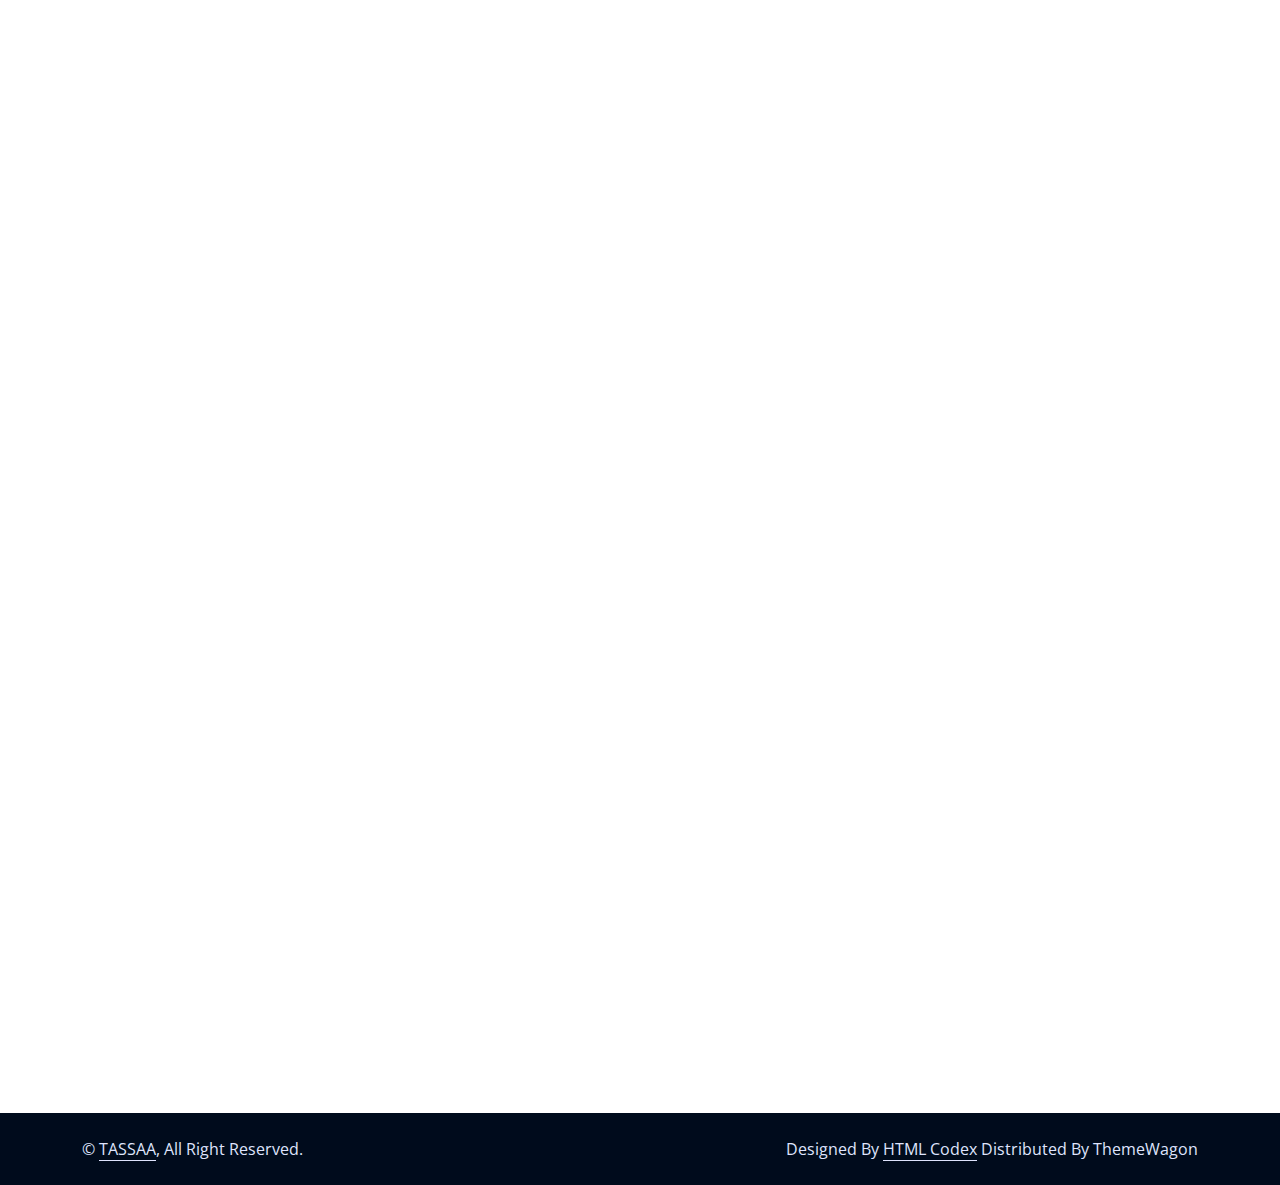
==== commit 60285ee3: "major changes" ====
--- a/index.html
+++ b/index.html
@@ -3,7 +3,7 @@
 
 <head>
     <meta charset="utf-8">
-    <title>Finanza - Financial Services Website Template</title>
+    <title>TASSAA - Tanzania Students Study Abroad Association</title>
     <meta content="width=device-width, initial-scale=1.0" name="viewport">
     <meta content="" name="keywords">
     <meta content="" name="description">
@@ -68,7 +68,7 @@
                     <a href="index.html" class="nav-item nav-link active">Home</a>
                     <a href="about.html" class="nav-item nav-link">About</a>
                     <a href="service.html" class="nav-item nav-link">Services</a>
-                    <div class="nav-item dropdown">
+                    <!-- <div class="nav-item dropdown">
                         <a href="#" class="nav-link dropdown-toggle" data-bs-toggle="dropdown">Pages</a>
                         <div class="dropdown-menu border-light m-0">
                             <a href="project.html" class="dropdown-item">Projects</a>
@@ -77,7 +77,7 @@
                             <a href="testimonial.html" class="dropdown-item">Testimonial</a>
                             <a href="404.html" class="dropdown-item">404 Page</a>
                         </div>
-                    </div>
+                    </div> -->
                     <a href="contact.html" class="nav-item nav-link">Contact</a>
                 </div>
                 <div class="d-none d-lg-flex ms-2">
@@ -112,7 +112,7 @@
                                         Welcome to TASSAA</p>
                                     <h1 class="display-1 mb-4 animated slideInDown">Admission into top ranked universities
                                     </h1>
-                                    <a href="" class="btn btn-primary py-3 px-5 animated slideInDown">Explore More</a>
+                                    <a href="contact.html" class="btn btn-primary py-3 px-5 animated slideInDown">Contact Us</a>
                                 </div>
                             </div>
                         </div>
@@ -128,7 +128,7 @@
                                         class="d-inline-block border border-white rounded text-primary fw-semi-bold py-1 px-3 animated slideInDown">
                                         Welcome to TASSAA</p>
                                     <h1 class="display-1 mb-4 animated slideInDown">Study anywhere in the world with us</h1>
-                                    <a href="" class="btn btn-primary py-3 px-5 animated slideInDown">Explore More</a>
+                                    <a href="contact.html" class="btn btn-primary py-3 px-5 animated slideInDown">Contact Us</a>
                                 </div>
                             </div>
                         </div>
@@ -511,7 +511,7 @@
 
 
     <!-- Projects Start -->
-    <div class="container-xxl py-5">
+    <!-- <div class="container-xxl py-5">
         <div class="container">
             <div class="text-center mx-auto wow fadeInUp" data-wow-delay="0.1s" style="max-width: 600px;">
                 <p class="d-inline-block border rounded text-primary fw-semi-bold py-1 px-3">Our Projects</p>
@@ -556,7 +556,7 @@
                 </div>
             </div>
         </div>
-    </div>
+    </div> -->
     <!-- Projects End -->
 
 
@@ -572,7 +572,7 @@
                     <div class="team-item">
                         <img class="img-fluid rounded" src="img/team-1.jpg" alt="">
                         <div class="team-text">
-                            <h4 class="mb-0">Kate Winslet</h4>
+                            <h4 class="mb-0">Aloyce Mkwizu</h4>
                             <div class="team-social d-flex">
                                 <a class="btn btn-square rounded-circle mx-1" href=""><i
                                         class="fab fa-facebook-f"></i></a>
@@ -587,7 +587,7 @@
                     <div class="team-item">
                         <img class="img-fluid rounded" src="img/team-2.jpg" alt="">
                         <div class="team-text">
-                            <h4 class="mb-0">Jac Jacson</h4>
+                            <h4 class="mb-0">Innocent Beda</h4>
                             <div class="team-social d-flex">
                                 <a class="btn btn-square rounded-circle mx-1" href=""><i
                                         class="fab fa-facebook-f"></i></a>
@@ -602,7 +602,7 @@
                     <div class="team-item">
                         <img class="img-fluid rounded" src="img/team-3.jpg" alt="">
                         <div class="team-text">
-                            <h4 class="mb-0">Doris Jordan</h4>
+                            <h4 class="mb-0">Valeria Valeria</h4>
                             <div class="team-social d-flex">
                                 <a class="btn btn-square rounded-circle mx-1" href=""><i
                                         class="fab fa-facebook-f"></i></a>
@@ -687,9 +687,9 @@
             <div class="row g-5">
                 <div class="col-lg-3 col-md-6">
                     <h4 class="text-white mb-4">Our Office</h4>
-                    <p class="mb-2"><i class="fa fa-map-marker-alt me-3"></i>123 Street, New York, USA</p>
-                    <p class="mb-2"><i class="fa fa-phone-alt me-3"></i>+012 345 67890</p>
-                    <p class="mb-2"><i class="fa fa-envelope me-3"></i>info@example.com</p>
+                    <p class="mb-2"><i class="fa fa-map-marker-alt me-3"></i>5th floor, Tanzanite park, Victoria,Dar es salaam</p>
+                    <p class="mb-2"><i class="fa fa-phone-alt me-3"></i>+255747173931</p>
+                    <p class="mb-2"><i class="fa fa-envelope me-3"></i>info@tassaa.org</p>
                     <div class="d-flex pt-2">
                         <a class="btn btn-square btn-outline-light rounded-circle me-2" href=""><i
                                 class="fab fa-twitter"></i></a>
@@ -703,23 +703,20 @@
                 </div>
                 <div class="col-lg-3 col-md-6">
                     <h4 class="text-white mb-4">Services</h4>
-                    <a class="btn btn-link" href="">Financial Planning</a>
-                    <a class="btn btn-link" href="">Cash Investment</a>
-                    <a class="btn btn-link" href="">Financial Consultancy</a>
-                    <a class="btn btn-link" href="">Business Loans</a>
-                    <a class="btn btn-link" href="">Business Analysis</a>
+                    <a class="btn btn-link" href="">universities Application</a>
+                    <a class="btn btn-link" href="">Career Guidance</a>
+                    <a class="btn btn-link" href="">Visa Consultancy</a> 
                 </div>
                 <div class="col-lg-3 col-md-6">
                     <h4 class="text-white mb-4">Quick Links</h4>
                     <a class="btn btn-link" href="">About Us</a>
                     <a class="btn btn-link" href="">Contact Us</a>
                     <a class="btn btn-link" href="">Our Services</a>
-                    <a class="btn btn-link" href="">Terms & Condition</a>
-                    <a class="btn btn-link" href="">Support</a>
+                    
                 </div>
                 <div class="col-lg-3 col-md-6">
                     <h4 class="text-white mb-4">Newsletter</h4>
-                    <p>Dolor amet sit justo amet elitr clita ipsum elitr est.</p>
+                    <p>Subscribe to our Newsletter.</p>
                     <div class="position-relative w-100">
                         <input class="form-control bg-white border-0 w-100 py-3 ps-4 pe-5" type="text"
                             placeholder="Your email">
@@ -738,7 +735,7 @@
         <div class="container">
             <div class="row">
                 <div class="col-md-6 text-center text-md-start mb-3 mb-md-0">
-                    &copy; <a class="border-bottom" href="#">Your Site Name</a>, All Right Reserved.
+                    &copy; <a class="border-bottom" href="#">TASSAA</a>, All Right Reserved.
                 </div>
                 <div class="col-md-6 text-center text-md-end">
                     <!--/*** This template is free as long as you keep the footer author’s credit link/attribution link/backlink. If you'd like to use the template without the footer author’s credit link/attribution link/backlink, you can purchase the Credit Removal License from "https://htmlcodex.com/credit-removal". Thank you for your support. ***/-->
--- a/css/style.css
+++ b/css/style.css
@@ -1,7 +1,7 @@
 /********** Template CSS **********/
 :root {
-    --primary: #355EFC;
-    --secondary: #E93C05;
+    --primary: #0D1439;
+    --secondary: #FBB216;
     --tertiary: #555555;
     --light: #DFE4FD;
     --dark: #011A41;
